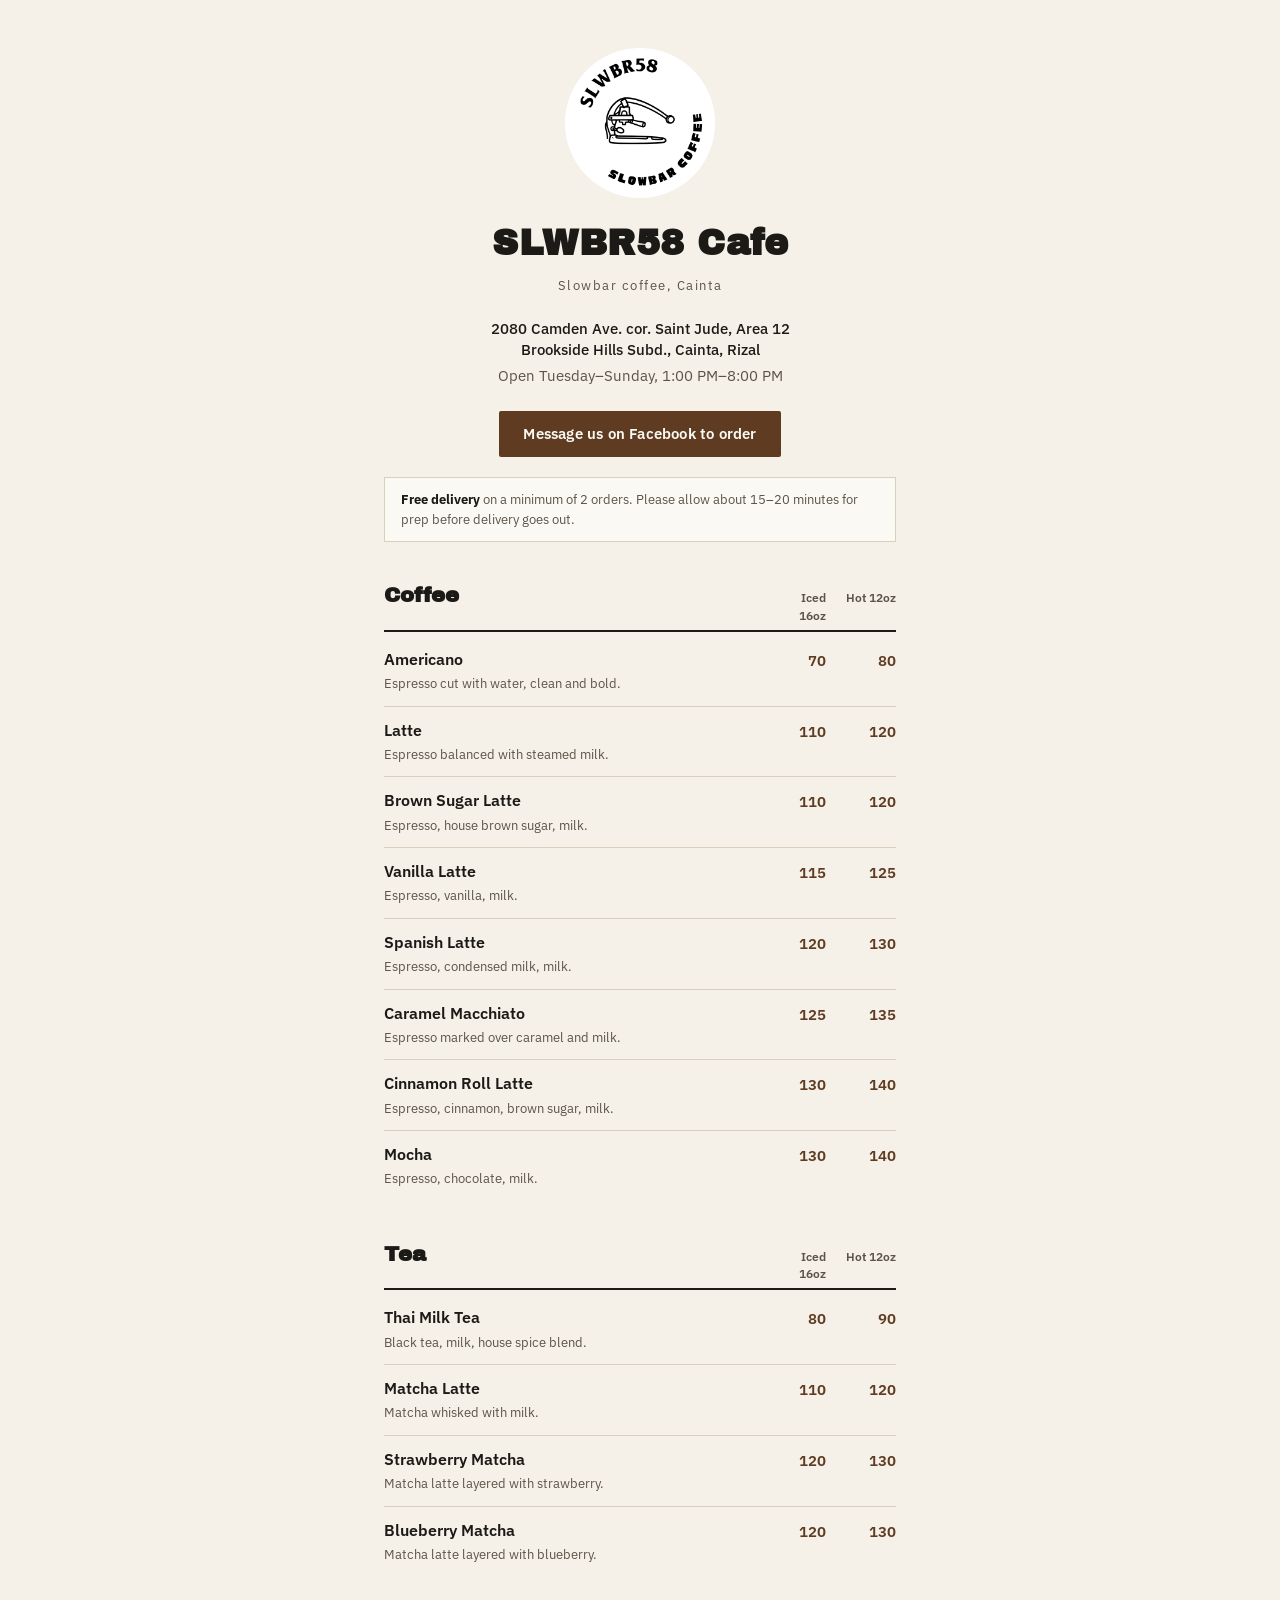
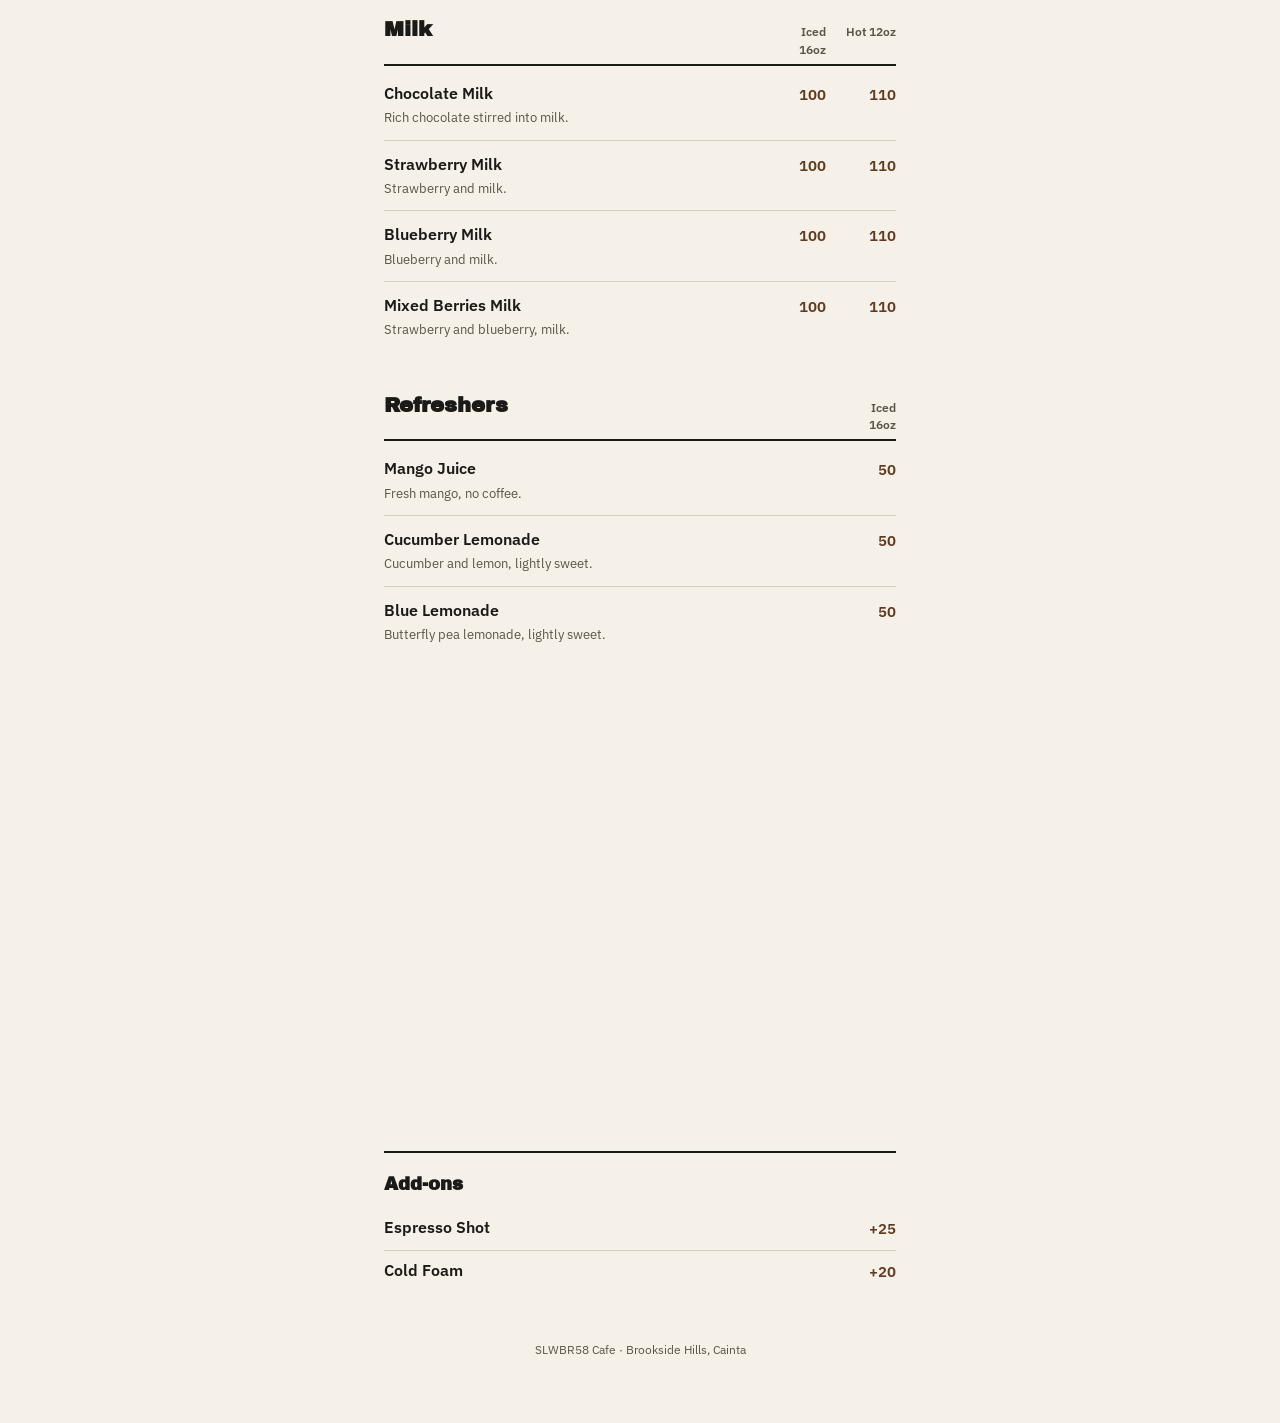
==== index.html @ 7be83890 "Update index.html added gmaps" ====
<!DOCTYPE html>
<html lang="en">
<head>
<meta charset="UTF-8">
<meta name="viewport" content="width=device-width, initial-scale=1.0">
<title>SLWBR58 Cafe — Menu</title>
<link rel="preconnect" href="https://fonts.googleapis.com">
<link rel="preconnect" href="https://fonts.gstatic.com" crossorigin>
<link href="https://fonts.googleapis.com/css2?family=Archivo+Black&family=IBM+Plex+Sans:ital,wght@0,400;0,500;0,600;1,400&display=swap" rel="stylesheet">
<style>
  :root{
    --paper:#F5F1E8;
    --paper-raised:#FBF9F4;
    --ink:#1C1A17;
    --ink-soft:#5B5347;
    --rule:#D8D0BE;
    --coffee:#8B5A34;
    --coffee-dark:#5E3B21;
  }

  *{box-sizing:border-box;}
  html,body{margin:0;padding:0;}

  body{
    background:var(--paper);
    color:var(--ink);
    font-family:'IBM Plex Sans', sans-serif;
    -webkit-font-smoothing:antialiased;
    line-height:1.5;
  }

  .sheet{
    max-width:560px;
    margin:0 auto;
    padding:48px 24px 64px;
  }

  /* ---- Header ---- */
  header{
    text-align:center;
    margin-bottom:36px;
  }

  .logo{
    width:150px;
    height:150px;
    margin:0 auto 18px;
    display:block;
  }

  h1{
    font-family:'Archivo Black', sans-serif;
    font-size:clamp(28px,7vw,36px);
    letter-spacing:0.5px;
    margin:0 0 6px;
    color:var(--ink);
  }

  .tagline{
    font-size:13px;
    color:var(--ink-soft);
    letter-spacing:1.5px;
    margin:0 0 22px;
  }

  .info{
    font-size:14.5px;
    color:var(--ink-soft);
    max-width:340px;
    margin:0 auto;
  }

  .info p{
    margin:4px 0;
  }

  .info .addr{
    color:var(--ink);
    font-weight:500;
  }

  .fb-btn{
    display:inline-flex;
    align-items:center;
    gap:8px;
    margin-top:20px;
    padding:12px 24px;
    background:var(--coffee-dark);
    color:var(--paper-raised);
    text-decoration:none;
    font-weight:600;
    font-size:15px;
    border-radius:2px;
    letter-spacing:0.2px;
  }

  .fb-btn:hover{ background:var(--coffee); }

  .delivery-note{
    margin-top:20px;
    padding:12px 16px;
    border:1px solid var(--rule);
    background:var(--paper-raised);
    font-size:13px;
    color:var(--ink-soft);
    text-align:left;
  }

  .delivery-note strong{
    color:var(--ink);
  }

  /* ---- Menu sections ---- */
  section.menu-section{
    margin-top:38px;
  }

  .section-head{
    display:flex;
    align-items:baseline;
    justify-content:space-between;
    border-bottom:2px solid var(--ink);
    padding-bottom:6px;
    margin-bottom:4px;
  }

  .section-head h2{
    font-family:'Archivo Black', sans-serif;
    font-size:21px;
    margin:0;
    color:var(--ink);
  }

  .col-labels{
    display:flex;
    gap:18px;
    font-size:11.5px;
    color:var(--ink-soft);
    font-weight:600;
  }

  .col-labels span{
    width:52px;
    text-align:right;
  }

  .item{
    display:flex;
    justify-content:space-between;
    align-items:flex-start;
    padding:12px 0;
    border-bottom:1px solid var(--rule);
    gap:12px;
  }

  .item:last-child{ border-bottom:none; }

  .item-name{
    font-weight:600;
    font-size:15.5px;
    margin:0 0 3px;
  }

  .item-desc{
    font-size:13px;
    color:var(--ink-soft);
    margin:0;
    max-width:280px;
  }

  .prices{
    display:flex;
    gap:18px;
    flex-shrink:0;
    padding-top:2px;
  }

  .prices span{
    width:52px;
    text-align:right;
    font-variant-numeric:tabular-nums;
    font-weight:600;
    font-size:15px;
    color:var(--coffee-dark);
  }

  .prices.single span{
    width:auto;
    min-width:40px;
  }

  /* Add-ons */
  .addons{
    margin-top:38px;
    padding-top:18px;
    border-top:2px solid var(--ink);
  }

  .addons h2{
    font-family:'Archivo Black', sans-serif;
    font-size:18px;
    margin:0 0 10px;
  }

  .addons .item{ padding:8px 0; }
  .addons .item-desc{ display:none; }

  footer{
    text-align:center;
    margin-top:48px;
    font-size:12px;
    color:var(--ink-soft);
  }

  @media (max-width:400px){
    .item-desc{ max-width:180px; }
  }
</style>

<!-- Google tag (gtag.js) -->
<script async src="https://www.googletagmanager.com/gtag/js?id=G-DD16322990"></script>
<script>
  window.dataLayer = window.dataLayer || [];
  function gtag(){dataLayer.push(arguments);}
  gtag('js', new Date());

  gtag('config', 'G-DD16322990');
</script>

</head>
<body>
<div class="sheet">

  <header>
    <img class="logo" src="[data-uri]" alt="SLWBR58 Slowbar Coffee logo">
    <h1>SLWBR58 Cafe</h1>
    <p class="tagline">Slowbar coffee, Cainta</p>

    <div class="info">
      <p class="addr">2080 Camden Ave. cor. Saint Jude, Area 12<br>Brookside Hills Subd., Cainta, Rizal</p>
      <p>Open Tuesday–Sunday, 1:00 PM–8:00 PM</p>
    </div>

    <a class="fb-btn" href="https://www.facebook.com/slwbr58.cafe" target="_blank" rel="noopener">
      Message us on Facebook to order
    </a>

    <div class="delivery-note">
      <strong>Free delivery</strong> on a minimum of 2 orders. Please allow about 15–20 minutes for prep before delivery goes out.
    </div>
  </header>

  <section class="menu-section">
    <div class="section-head">
      <h2>Coffee</h2>
      <div class="col-labels"><span>Iced 16oz</span><span>Hot 12oz</span></div>
    </div>

    <div class="item">
      <div><p class="item-name">Americano</p><p class="item-desc">Espresso cut with water, clean and bold.</p></div>
      <div class="prices"><span>70</span><span>80</span></div>
    </div>
    <div class="item">
      <div><p class="item-name">Latte</p><p class="item-desc">Espresso balanced with steamed milk.</p></div>
      <div class="prices"><span>110</span><span>120</span></div>
    </div>
    <div class="item">
      <div><p class="item-name">Brown Sugar Latte</p><p class="item-desc">Espresso, house brown sugar, milk.</p></div>
      <div class="prices"><span>110</span><span>120</span></div>
    </div>
    <div class="item">
      <div><p class="item-name">Vanilla Latte</p><p class="item-desc">Espresso, vanilla, milk.</p></div>
      <div class="prices"><span>115</span><span>125</span></div>
    </div>
    <div class="item">
      <div><p class="item-name">Spanish Latte</p><p class="item-desc">Espresso, condensed milk, milk.</p></div>
      <div class="prices"><span>120</span><span>130</span></div>
    </div>
    <div class="item">
      <div><p class="item-name">Caramel Macchiato</p><p class="item-desc">Espresso marked over caramel and milk.</p></div>
      <div class="prices"><span>125</span><span>135</span></div>
    </div>
    <div class="item">
      <div><p class="item-name">Cinnamon Roll Latte</p><p class="item-desc">Espresso, cinnamon, brown sugar, milk.</p></div>
      <div class="prices"><span>130</span><span>140</span></div>
    </div>
    <div class="item">
      <div><p class="item-name">Mocha</p><p class="item-desc">Espresso, chocolate, milk.</p></div>
      <div class="prices"><span>130</span><span>140</span></div>
    </div>
  </section>

  <section class="menu-section">
    <div class="section-head">
      <h2>Tea</h2>
      <div class="col-labels"><span>Iced 16oz</span><span>Hot 12oz</span></div>
    </div>

    <div class="item">
      <div><p class="item-name">Thai Milk Tea</p><p class="item-desc">Black tea, milk, house spice blend.</p></div>
      <div class="prices"><span>80</span><span>90</span></div>
    </div>
    <div class="item">
      <div><p class="item-name">Matcha Latte</p><p class="item-desc">Matcha whisked with milk.</p></div>
      <div class="prices"><span>110</span><span>120</span></div>
    </div>
    <div class="item">
      <div><p class="item-name">Strawberry Matcha</p><p class="item-desc">Matcha latte layered with strawberry.</p></div>
      <div class="prices"><span>120</span><span>130</span></div>
    </div>
    <div class="item">
      <div><p class="item-name">Blueberry Matcha</p><p class="item-desc">Matcha latte layered with blueberry.</p></div>
      <div class="prices"><span>120</span><span>130</span></div>
    </div>
  </section>

  <section class="menu-section">
    <div class="section-head">
      <h2>Milk</h2>
      <div class="col-labels"><span>Iced 16oz</span><span>Hot 12oz</span></div>
    </div>

    <div class="item">
      <div><p class="item-name">Chocolate Milk</p><p class="item-desc">Rich chocolate stirred into milk.</p></div>
      <div class="prices"><span>100</span><span>110</span></div>
    </div>
    <div class="item">
      <div><p class="item-name">Strawberry Milk</p><p class="item-desc">Strawberry and milk.</p></div>
      <div class="prices"><span>100</span><span>110</span></div>
    </div>
    <div class="item">
      <div><p class="item-name">Blueberry Milk</p><p class="item-desc">Blueberry and milk.</p></div>
      <div class="prices"><span>100</span><span>110</span></div>
    </div>
    <div class="item">
      <div><p class="item-name">Mixed Berries Milk</p><p class="item-desc">Strawberry and blueberry, milk.</p></div>
      <div class="prices"><span>100</span><span>110</span></div>
    </div>
  </section>

  <section class="menu-section">
    <div class="section-head">
      <h2>Refreshers</h2>
      <div class="col-labels"><span>Iced 16oz</span></div>
    </div>

    <div class="item">
      <div><p class="item-name">Mango Juice</p><p class="item-desc">Fresh mango, no coffee.</p></div>
      <div class="prices single"><span>50</span></div>
    </div>
    <div class="item">
      <div><p class="item-name">Cucumber Lemonade</p><p class="item-desc">Cucumber and lemon, lightly sweet.</p></div>
      <div class="prices single"><span>50</span></div>
    </div>
    <div class="item">
      <div><p class="item-name">Blue Lemonade</p><p class="item-desc">Butterfly pea lemonade, lightly sweet.</p></div>
      <div class="prices single"><span>50</span></div>
    </div>
  </section>

  <!--section class="menu-section">
    <div class="section-head">
      <h2>Snack</h2>
      <div class="col-labels"></div>
    </div>

    <div class="item">
      <div><p class="item-name">Spam Musubi</p><p class="item-desc">Grilled spam and rice, wrapped in nori.</p></div>
      <div class="prices single"><span>55</span></div>
    </div>
  </section-->

  <section class="google-map">
    <iframe src="https://www.google.com/maps/embed?pb=!1m18!1m12!1m3!1d4700.63521577092!2d121.1294059!3d14.595848799999999!2m3!1f0!2f0!3f0!3m2!1i1024!2i768!4f13.1!3m3!1m2!1s0x3397c7123bed62a3%3A0x2a82777b4a494ba3!2sSLWBR58%20Coffee!5e1!3m2!1sen!2sph!4v1789281087036!5m2!1sen!2sph" width="600" height="450" style="border:0;" allowfullscreen="" loading="lazy" referrerpolicy="strict-origin-when-cross-origin"></iframe>
  </section>

  <div class="addons">
    <h2>Add-ons</h2>
    <div class="item"><div><p class="item-name">Espresso Shot</p></div><div class="prices single"><span>+25</span></div></div>
    <div class="item"><div><p class="item-name">Cold Foam</p></div><div class="prices single"><span>+20</span></div></div>
  </div>

  <footer>
    SLWBR58 Cafe · Brookside Hills, Cainta
  </footer>

</div>
</body>
</html>
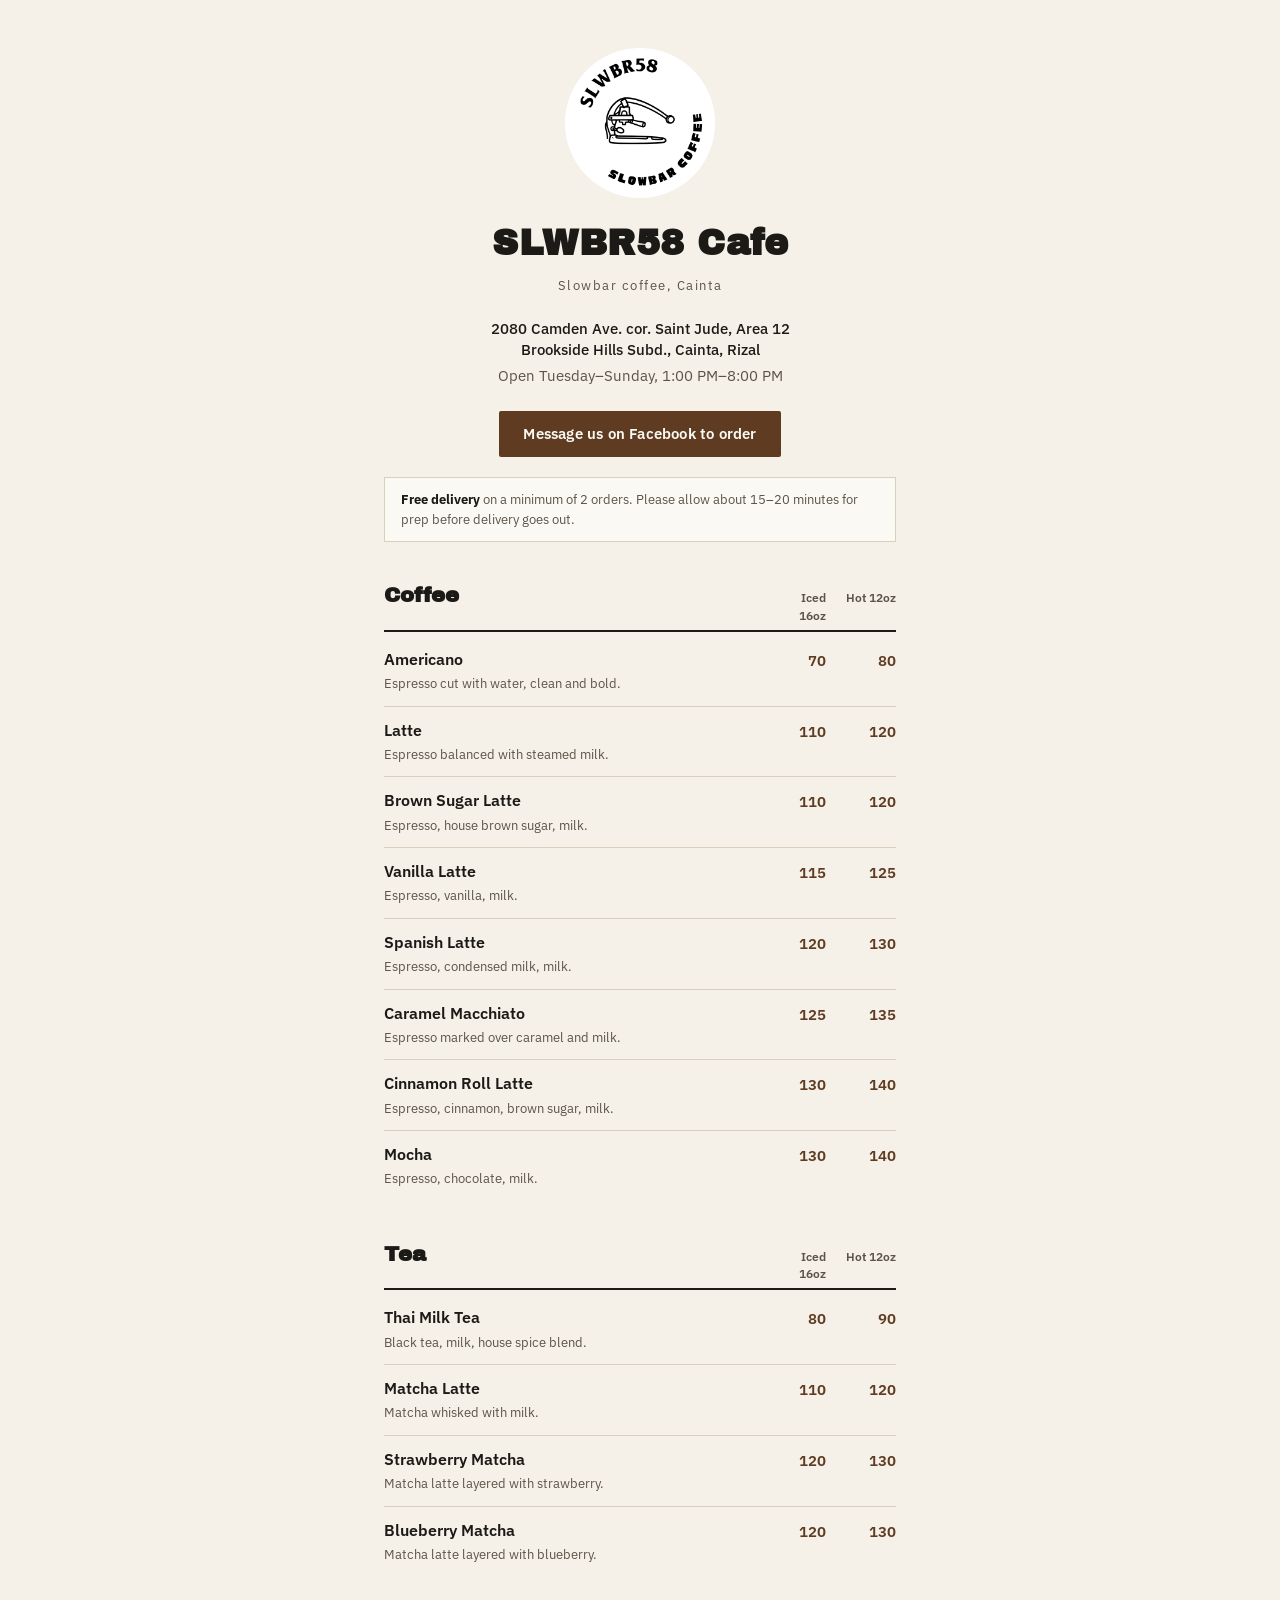
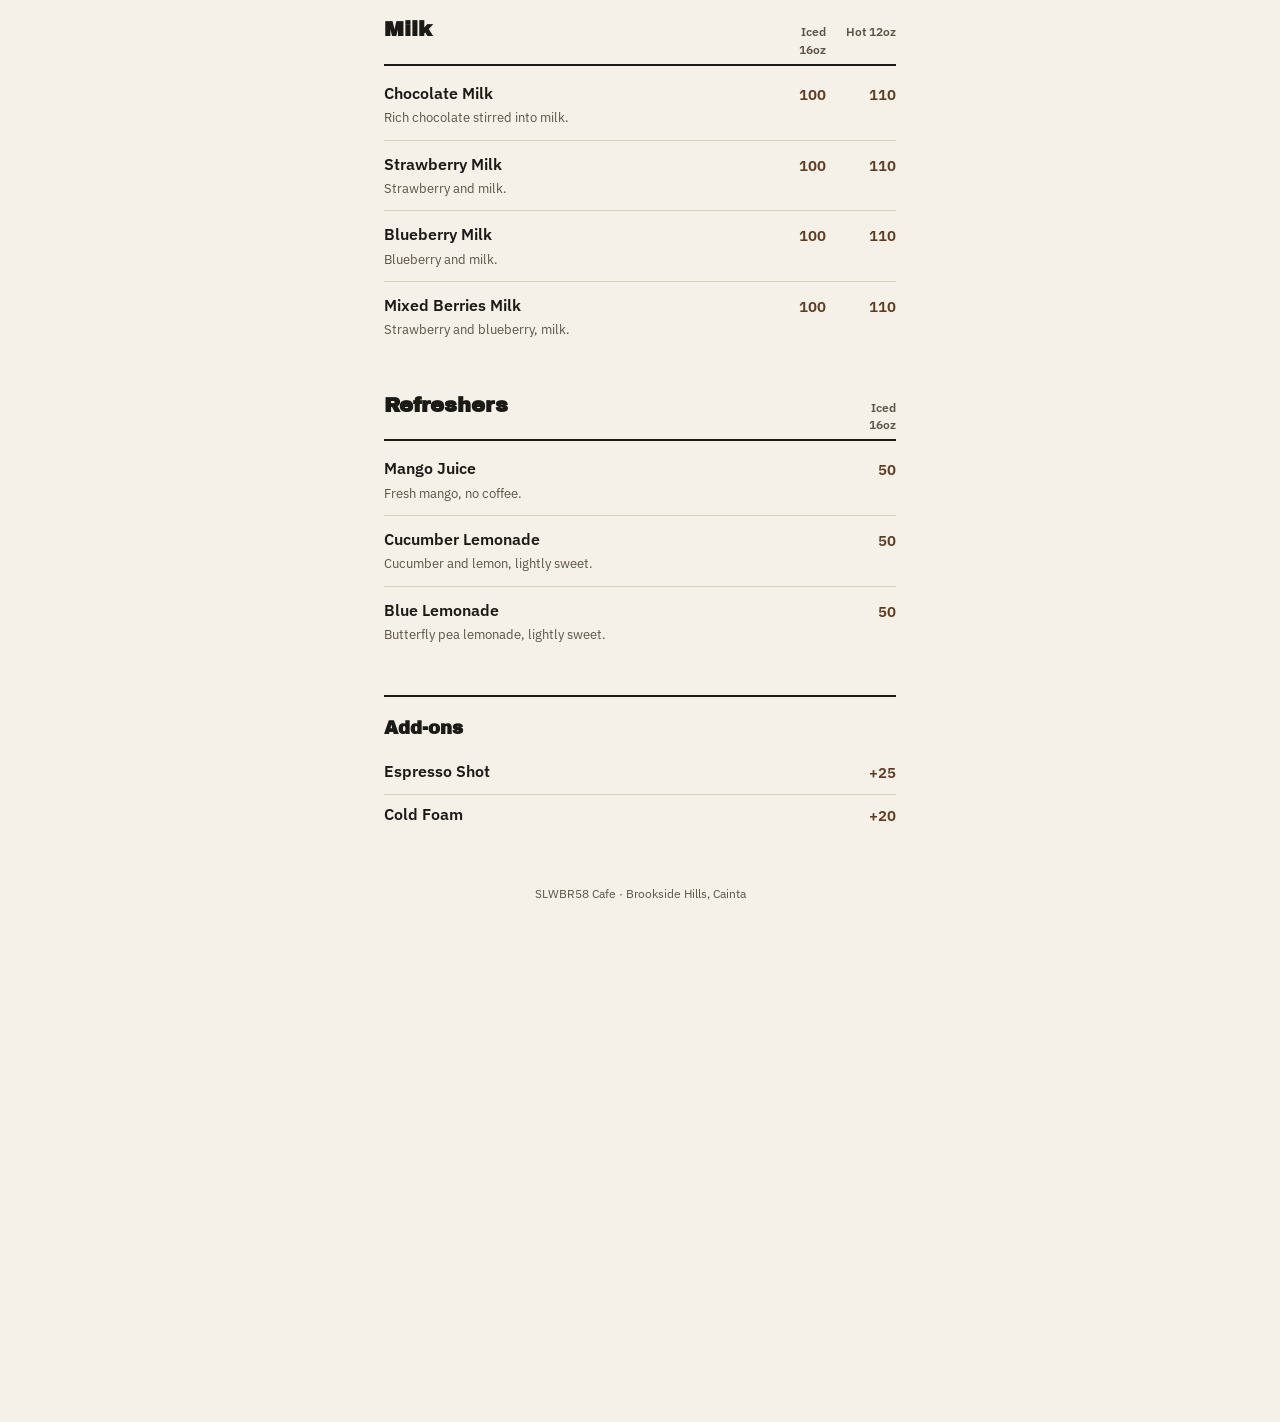
==== commit b90bb97d: "Update index.html moved map to correct location" ====
--- a/index.html
+++ b/index.html
@@ -216,6 +216,9 @@
   @media (max-width:400px){
     .item-desc{ max-width:180px; }
   }
+  section.google-map {
+    max-width: 516px !important;
+  }
 </style>
 
 <!-- Google tag (gtag.js) -->
@@ -228,6 +231,62 @@
   gtag('config', 'G-DD16322990');
 </script>
 
+<!-- SEO Meta Tags -->
+<meta name="description" content="SLWBR58 Cafe — third-wave slowbar coffee sa Cainta. Walang pretensyon, puro sarap lang. Order via Facebook Messenger, free delivery within Brookside Hills sa 2+ orders.">
+<meta name="keywords" content="SLWBR58, Slowbar Coffee, specialty coffee Cainta, coffee shop Brookside Hills, Flair 58 espresso, coffee delivery within Brookside Hills Cainta, third wave coffee Rizal">
+<meta name="author" content="SLWBR58 Cafe">
+<link rel="canonical" href="https://slwbr58cafe.github.io/slwbr58.cafe/">
+
+<!-- Open Graph / Facebook -->
+<meta property="og:type" content="restaurant.menu">
+<meta property="og:title" content="SLWBR58 Cafe — Slowbar Coffee, Cainta">
+<meta property="og:description" content="Third-wave slowbar coffee sa Cainta. Order via Messenger, free delivery within Brookside Hills on 2+ orders. Open Tue–Sun, 7AM–8PM.">
+<meta property="og:image" content="https://slwbr58cafe.github.io/slwbr58.cafe/og-image.jpg">
+<meta property="og:url" content="https://slwbr58cafe.github.io/slwbr58.cafe/">
+<meta property="og:site_name" content="SLWBR58 Cafe">
+<meta property="og:locale" content="en_PH">
+
+<!-- Twitter Card -->
+<meta name="twitter:card" content="summary_large_image">
+<meta name="twitter:title" content="SLWBR58 Cafe — Slowbar Coffee, Cainta">
+<meta name="twitter:description" content="Third-wave slowbar coffee sa Cainta. Order via Messenger, free delivery within Brookside Hills on minimum 2+ orders.">
+<meta name="twitter:image" content="https://slwbr58cafe.github.io/slwbr58.cafe/og-image.jpg">
+
+<!-- Schema.org: CafeOrCoffeeShop -->
+<script type="application/ld+json">
+{
+  "@context": "https://schema.org",
+  "@type": "CafeOrCoffeeShop",
+  "name": "SLWBR58 Cafe",
+  "alternateName": "Slowbar Coffee",
+  "image": "hhttps://slwbr58cafe.github.io/slwbr58.cafe/og-image.jpg",
+  "url": "https://slwbr58cafe.github.io/slwbr58.cafe/",
+  "servesCuisine": "Coffee, Cafe, Matcha, Straberry Milk",
+  "priceRange": "₱50–₱140",
+  "address": {
+    "@type": "PostalAddress",
+    "streetAddress": "2080 Camden Ave. cor. Saint Jude, Area 12, Brookside Hills Subd.",
+    "addressLocality": "Cainta",
+    "addressRegion": "Rizal",
+    "addressCountry": "PH"
+  },
+  "openingHoursSpecification": [
+    {
+      "@type": "OpeningHoursSpecification",
+      "dayOfWeek": ["Tuesday", "Wednesday", "Thursday", "Friday", "Saturday", "Sunday"],
+      "opens": "07:00",
+      "closes": "20:00"
+    }
+  ],
+  "sameAs": [
+    "https://www.facebook.com/slwbr58.cafe",
+    "https://www.instagram.com/slwbr58.coffee"
+  ],
+  "hasMenu": "https://slwbr58cafe.github.io/slwbr58.cafe/"
+}
+</script>
+
+
 </head>
 <body>
 <div class="sheet">
@@ -371,9 +430,7 @@
     </div>
   </section-->
 
-  <section class="google-map">
-    <iframe src="https://www.google.com/maps/embed?pb=!1m18!1m12!1m3!1d4700.63521577092!2d121.1294059!3d14.595848799999999!2m3!1f0!2f0!3f0!3m2!1i1024!2i768!4f13.1!3m3!1m2!1s0x3397c7123bed62a3%3A0x2a82777b4a494ba3!2sSLWBR58%20Coffee!5e1!3m2!1sen!2sph!4v1789281087036!5m2!1sen!2sph" width="600" height="450" style="border:0;" allowfullscreen="" loading="lazy" referrerpolicy="strict-origin-when-cross-origin"></iframe>
-  </section>
+
 
   <div class="addons">
     <h2>Add-ons</h2>
@@ -381,8 +438,14 @@
     <div class="item"><div><p class="item-name">Cold Foam</p></div><div class="prices single"><span>+20</span></div></div>
   </div>
 
+
+  
   <footer>
     SLWBR58 Cafe · Brookside Hills, Cainta
+
+      <section class="google-map">
+    <iframe src="https://www.google.com/maps/embed?pb=!1m18!1m12!1m3!1d4700.63521577092!2d121.1294059!3d14.595848799999999!2m3!1f0!2f0!3f0!3m2!1i1024!2i768!4f13.1!3m3!1m2!1s0x3397c7123bed62a3%3A0x2a82777b4a494ba3!2sSLWBR58%20Coffee!5e1!3m2!1sen!2sph!4v1789281087036!5m2!1sen!2sph" width="516" height="450" style="border:0;" allowfullscreen="" loading="lazy" referrerpolicy="strict-origin-when-cross-origin"></iframe>
+  </section>
   </footer>
 
 </div>
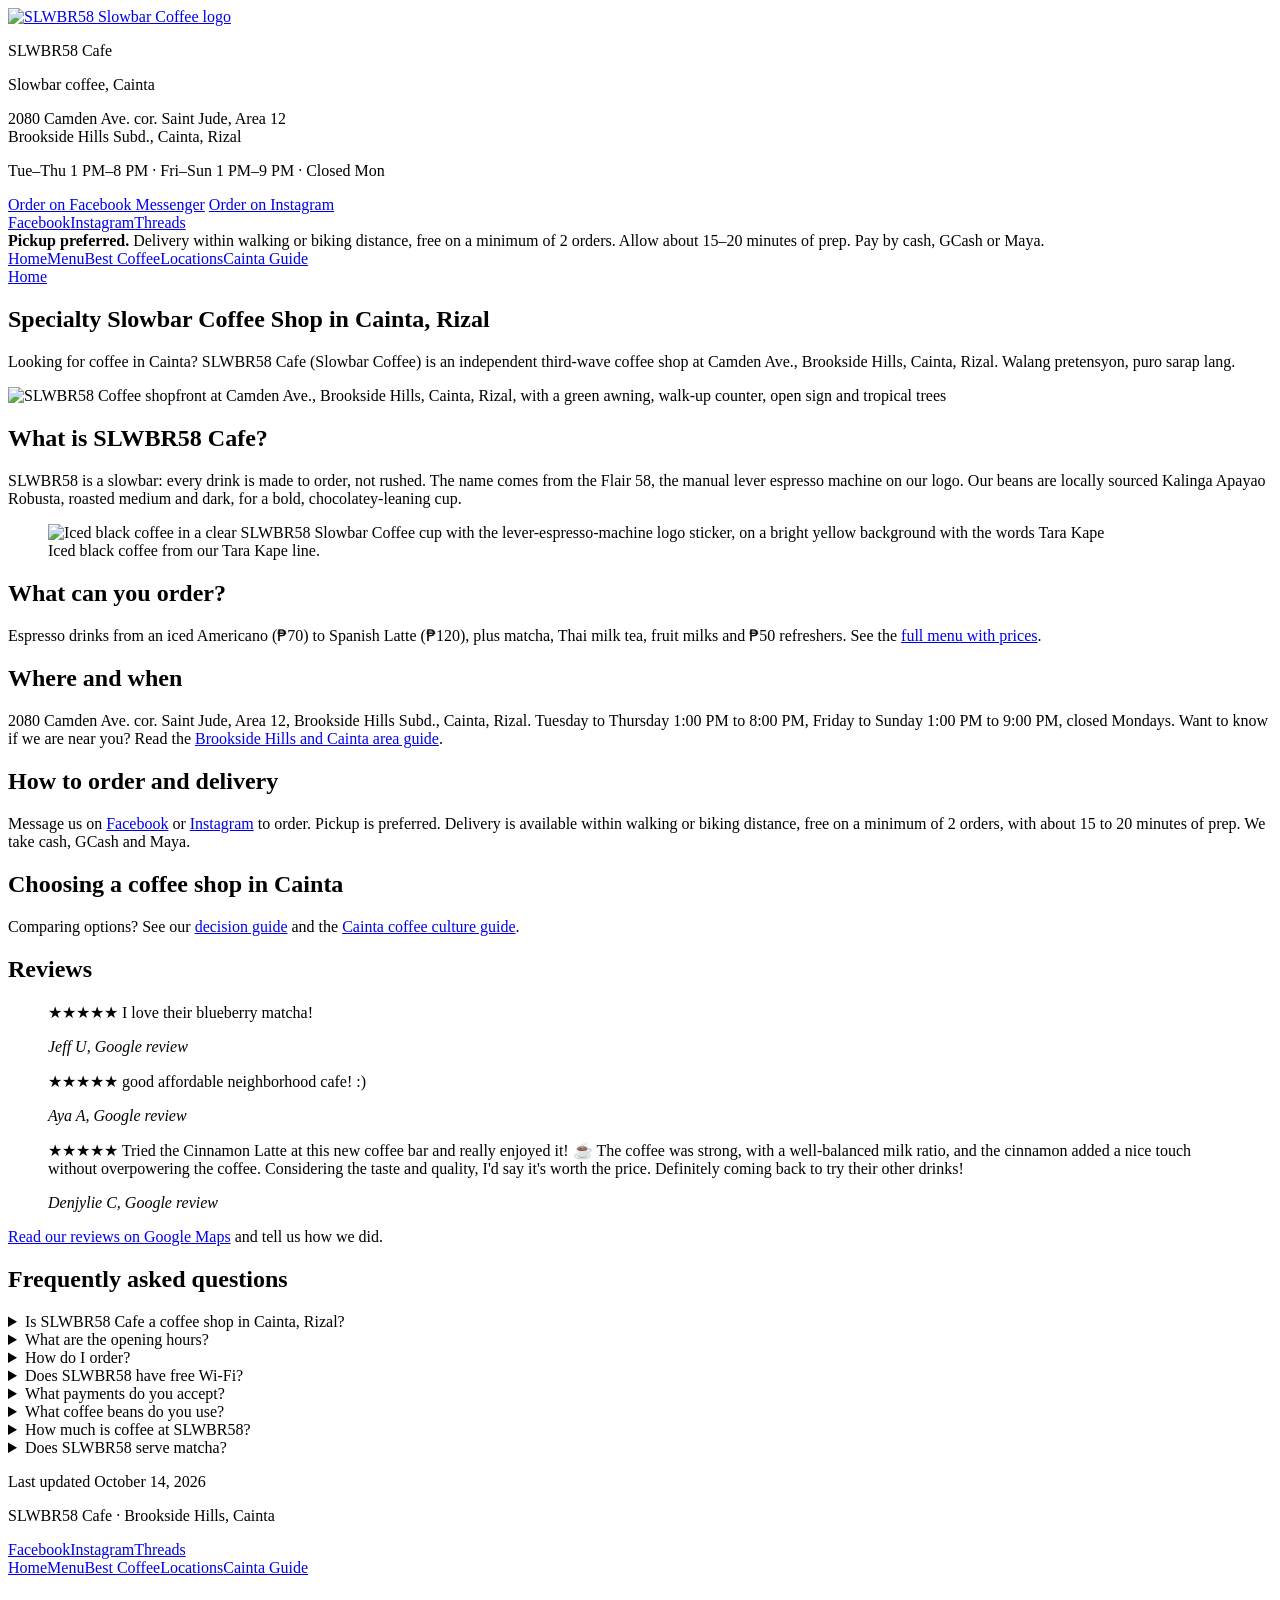
==== commit 2bc61d59: "Update index.html" ====
--- a/index.html
+++ b/index.html
@@ -1,453 +1,277 @@
-
 <!DOCTYPE html>
-<html lang="en">
-<head>
-<meta charset="UTF-8">
-<meta name="viewport" content="width=device-width, initial-scale=1.0">
-<title>SLWBR58 Cafe — Menu</title>
-<link rel="preconnect" href="https://fonts.googleapis.com">
-<link rel="preconnect" href="https://fonts.gstatic.com" crossorigin>
+<html lang="en-PH"><head><meta charset="utf-8"><meta name="viewport" content="width=device-width,initial-scale=1">
+<title>Coffee Shop in Cainta, Rizal | SLWBR58 Slowbar Coffee</title>
+<meta name="description" content="SLWBR58 Cafe is a third-wave slowbar coffee shop in Brookside Hills, Cainta, Rizal. Iced lattes, matcha and more from ₱50. Order via Messenger. Open Tue–Sun."><meta name="author" content="SLWBR58 Cafe">
+<link rel="canonical" href="https://slwbr58cafe.github.io/slwbr58.cafe/"><link rel="alternate" hreflang="en-PH" href="https://slwbr58cafe.github.io/slwbr58.cafe/">
+<meta name="robots" content="index,follow,max-image-preview:large,max-snippet:-1"><meta name="theme-color" content="#F5F1E8">
+<meta name="geo.region" content="PH-RIZ"><meta name="geo.placename" content="Cainta, Rizal"><meta name="geo.position" content="14.5958488;121.1294059"><meta name="ICBM" content="14.5958488, 121.1294059">
+<meta property="og:type" content="website"><meta property="og:site_name" content="SLWBR58 Cafe"><meta property="og:locale" content="en_PH">
+<meta property="og:title" content="Coffee Shop in Cainta, Rizal | SLWBR58 Slowbar Coffee"><meta property="og:description" content="SLWBR58 Cafe is a third-wave slowbar coffee shop in Brookside Hills, Cainta, Rizal. Iced lattes, matcha and more from ₱50. Order via Messenger. Open Tue–Sun."><meta property="og:url" content="https://slwbr58cafe.github.io/slwbr58.cafe/">
+<meta property="og:image" content="https://slwbr58cafe.github.io/slwbr58.cafe/images/og-image.jpg"><meta property="og:image:width" content="1200"><meta property="og:image:height" content="630"><meta property="og:image:alt" content="Iced black coffee in a SLWBR58 Slowbar Coffee cup on a yellow background">
+<meta name="twitter:card" content="summary_large_image"><meta name="twitter:title" content="Coffee Shop in Cainta, Rizal | SLWBR58 Slowbar Coffee"><meta name="twitter:description" content="SLWBR58 Cafe is a third-wave slowbar coffee shop in Brookside Hills, Cainta, Rizal. Iced lattes, matcha and more from ₱50. Order via Messenger. Open Tue–Sun."><meta name="twitter:image" content="https://slwbr58cafe.github.io/slwbr58.cafe/images/og-image.jpg">
+<link rel="icon" href="images/favicon.png"><link rel="apple-touch-icon" href="images/favicon.png">
+<link rel="preconnect" href="https://fonts.googleapis.com"><link rel="preconnect" href="https://fonts.gstatic.com" crossorigin>
 <link href="https://fonts.googleapis.com/css2?family=Archivo+Black&family=IBM+Plex+Sans:ital,wght@0,400;0,500;0,600;1,400&display=swap" rel="stylesheet">
-<style>
-  :root{
-    --paper:#F5F1E8;
-    --paper-raised:#FBF9F4;
-    --ink:#1C1A17;
-    --ink-soft:#5B5347;
-    --rule:#D8D0BE;
-    --coffee:#8B5A34;
-    --coffee-dark:#5E3B21;
-  }
-
-  *{box-sizing:border-box;}
-  html,body{margin:0;padding:0;}
-
-  body{
-    background:var(--paper);
-    color:var(--ink);
-    font-family:'IBM Plex Sans', sans-serif;
-    -webkit-font-smoothing:antialiased;
-    line-height:1.5;
-  }
-
-  .sheet{
-    max-width:560px;
-    margin:0 auto;
-    padding:48px 24px 64px;
-  }
-
-  /* ---- Header ---- */
-  header{
-    text-align:center;
-    margin-bottom:36px;
-  }
-
-  .logo{
-    width:150px;
-    height:150px;
-    margin:0 auto 18px;
-    display:block;
-  }
-
-  h1{
-    font-family:'Archivo Black', sans-serif;
-    font-size:clamp(28px,7vw,36px);
-    letter-spacing:0.5px;
-    margin:0 0 6px;
-    color:var(--ink);
-  }
-
-  .tagline{
-    font-size:13px;
-    color:var(--ink-soft);
-    letter-spacing:1.5px;
-    margin:0 0 22px;
-  }
-
-  .info{
-    font-size:14.5px;
-    color:var(--ink-soft);
-    max-width:340px;
-    margin:0 auto;
-  }
-
-  .info p{
-    margin:4px 0;
-  }
-
-  .info .addr{
-    color:var(--ink);
-    font-weight:500;
-  }
-
-  .fb-btn{
-    display:inline-flex;
-    align-items:center;
-    gap:8px;
-    margin-top:20px;
-    padding:12px 24px;
-    background:var(--coffee-dark);
-    color:var(--paper-raised);
-    text-decoration:none;
-    font-weight:600;
-    font-size:15px;
-    border-radius:2px;
-    letter-spacing:0.2px;
-  }
-
-  .fb-btn:hover{ background:var(--coffee); }
-
-  .delivery-note{
-    margin-top:20px;
-    padding:12px 16px;
-    border:1px solid var(--rule);
-    background:var(--paper-raised);
-    font-size:13px;
-    color:var(--ink-soft);
-    text-align:left;
-  }
-
-  .delivery-note strong{
-    color:var(--ink);
-  }
-
-  /* ---- Menu sections ---- */
-  section.menu-section{
-    margin-top:38px;
-  }
-
-  .section-head{
-    display:flex;
-    align-items:baseline;
-    justify-content:space-between;
-    border-bottom:2px solid var(--ink);
-    padding-bottom:6px;
-    margin-bottom:4px;
-  }
-
-  .section-head h2{
-    font-family:'Archivo Black', sans-serif;
-    font-size:21px;
-    margin:0;
-    color:var(--ink);
-  }
-
-  .col-labels{
-    display:flex;
-    gap:18px;
-    font-size:11.5px;
-    color:var(--ink-soft);
-    font-weight:600;
-  }
-
-  .col-labels span{
-    width:52px;
-    text-align:right;
-  }
-
-  .item{
-    display:flex;
-    justify-content:space-between;
-    align-items:flex-start;
-    padding:12px 0;
-    border-bottom:1px solid var(--rule);
-    gap:12px;
-  }
-
-  .item:last-child{ border-bottom:none; }
-
-  .item-name{
-    font-weight:600;
-    font-size:15.5px;
-    margin:0 0 3px;
-  }
-
-  .item-desc{
-    font-size:13px;
-    color:var(--ink-soft);
-    margin:0;
-    max-width:280px;
-  }
-
-  .prices{
-    display:flex;
-    gap:18px;
-    flex-shrink:0;
-    padding-top:2px;
-  }
-
-  .prices span{
-    width:52px;
-    text-align:right;
-    font-variant-numeric:tabular-nums;
-    font-weight:600;
-    font-size:15px;
-    color:var(--coffee-dark);
-  }
-
-  .prices.single span{
-    width:auto;
-    min-width:40px;
-  }
-
-  /* Add-ons */
-  .addons{
-    margin-top:38px;
-    padding-top:18px;
-    border-top:2px solid var(--ink);
-  }
-
-  .addons h2{
-    font-family:'Archivo Black', sans-serif;
-    font-size:18px;
-    margin:0 0 10px;
-  }
-
-  .addons .item{ padding:8px 0; }
-  .addons .item-desc{ display:none; }
-
-  footer{
-    text-align:center;
-    margin-top:48px;
-    font-size:12px;
-    color:var(--ink-soft);
-  }
-
-  @media (max-width:400px){
-    .item-desc{ max-width:180px; }
-  }
-  section.google-map {
-    max-width: 516px !important;
-  }
-</style>
-
-<!-- Google tag (gtag.js) -->
+<link rel="stylesheet" href="style.css">
 <script async src="https://www.googletagmanager.com/gtag/js?id=G-DD16322990"></script>
-<script>
-  window.dataLayer = window.dataLayer || [];
-  function gtag(){dataLayer.push(arguments);}
-  gtag('js', new Date());
-
-  gtag('config', 'G-DD16322990');
-</script>
-
-<!-- SEO Meta Tags -->
-<meta name="description" content="SLWBR58 Cafe — third-wave slowbar coffee sa Cainta. Walang pretensyon, puro sarap lang. Order via Facebook Messenger, free delivery within Brookside Hills sa 2+ orders.">
-<meta name="keywords" content="SLWBR58, Slowbar Coffee, specialty coffee Cainta, coffee shop Brookside Hills, Flair 58 espresso, coffee delivery within Brookside Hills Cainta, third wave coffee Rizal">
-<meta name="author" content="SLWBR58 Cafe">
-<link rel="canonical" href="https://slwbr58cafe.github.io/slwbr58.cafe/">
-
-<!-- Open Graph / Facebook -->
-<meta property="og:type" content="restaurant.menu">
-<meta property="og:title" content="SLWBR58 Cafe — Slowbar Coffee, Cainta">
-<meta property="og:description" content="Third-wave slowbar coffee sa Cainta. Order via Messenger, free delivery within Brookside Hills on 2+ orders. Open Tue–Sun, 7AM–8PM.">
-<meta property="og:image" content="https://slwbr58cafe.github.io/slwbr58.cafe/og-image.jpg">
-<meta property="og:url" content="https://slwbr58cafe.github.io/slwbr58.cafe/">
-<meta property="og:site_name" content="SLWBR58 Cafe">
-<meta property="og:locale" content="en_PH">
-
-<!-- Twitter Card -->
-<meta name="twitter:card" content="summary_large_image">
-<meta name="twitter:title" content="SLWBR58 Cafe — Slowbar Coffee, Cainta">
-<meta name="twitter:description" content="Third-wave slowbar coffee sa Cainta. Order via Messenger, free delivery within Brookside Hills on minimum 2+ orders.">
-<meta name="twitter:image" content="https://slwbr58cafe.github.io/slwbr58.cafe/og-image.jpg">
-
-<!-- Schema.org: CafeOrCoffeeShop -->
+<script>window.dataLayer=window.dataLayer||[];function gtag(){dataLayer.push(arguments);}gtag('js',new Date());gtag('config','G-DD16322990');</script>
 <script type="application/ld+json">
 {
-  "@context": "https://schema.org",
-  "@type": "CafeOrCoffeeShop",
-  "name": "SLWBR58 Cafe",
-  "alternateName": "Slowbar Coffee",
-  "image": "hhttps://slwbr58cafe.github.io/slwbr58.cafe/og-image.jpg",
-  "url": "https://slwbr58cafe.github.io/slwbr58.cafe/",
-  "servesCuisine": "Coffee, Cafe, Matcha, Straberry Milk",
-  "priceRange": "₱50–₱140",
-  "address": {
+ "@context": "https://schema.org",
+ "@graph": [
+  {
+   "@type": [
+    "CafeOrCoffeeShop",
+    "LocalBusiness"
+   ],
+   "@id": "https://slwbr58cafe.github.io/slwbr58.cafe/#business",
+   "name": "SLWBR58 Cafe",
+   "alternateName": "Slowbar Coffee",
+   "url": "https://slwbr58cafe.github.io/slwbr58.cafe/",
+   "logo": "https://slwbr58cafe.github.io/slwbr58.cafe/images/logo.png",
+   "image": [
+    "https://slwbr58cafe.github.io/slwbr58.cafe/images/tara-kape-iced-black-coffee.webp",
+    "https://slwbr58cafe.github.io/slwbr58.cafe/images/tara-kape-iced-milk-coffee.webp",
+    "https://slwbr58cafe.github.io/slwbr58.cafe/images/tara-matcha-strawberry.webp",
+    "https://slwbr58cafe.github.io/slwbr58.cafe/images/slwbr58-coffee-shop-facade-cainta.webp",
+    "https://slwbr58cafe.github.io/slwbr58.cafe/images/og-image.jpg"
+   ],
+   "description": "Independent third-wave slowbar coffee shop in Brookside Hills, Cainta, Rizal.",
+   "servesCuisine": "Coffee, Matcha, Milk drinks",
+   "priceRange": "₱50–₱140",
+   "areaServed": "Cainta, Rizal",
+   "hasMenu": "https://slwbr58cafe.github.io/slwbr58.cafe/menu.html",
+   "address": {
     "@type": "PostalAddress",
     "streetAddress": "2080 Camden Ave. cor. Saint Jude, Area 12, Brookside Hills Subd.",
     "addressLocality": "Cainta",
     "addressRegion": "Rizal",
     "addressCountry": "PH"
-  },
-  "openingHoursSpecification": [
-    {
-      "@type": "OpeningHoursSpecification",
-      "dayOfWeek": ["Tuesday", "Wednesday", "Thursday", "Friday", "Saturday", "Sunday"],
-      "opens": "07:00",
-      "closes": "20:00"
-    }
-  ],
-  "sameAs": [
+   },
+   "geo": {
+    "@type": "GeoCoordinates",
+    "latitude": 14.5958488,
+    "longitude": 121.1294059
+   },
+   "hasMap": "https://maps.app.goo.gl/7YfDRmRfWcPnpjkU7",
+   "openingHoursSpecification": [
+    {
+     "@type": "OpeningHoursSpecification",
+     "dayOfWeek": [
+      "Tuesday",
+      "Wednesday",
+      "Thursday"
+     ],
+     "opens": "13:00",
+     "closes": "20:00"
+    },
+    {
+     "@type": "OpeningHoursSpecification",
+     "dayOfWeek": [
+      "Friday",
+      "Saturday",
+      "Sunday"
+     ],
+     "opens": "13:00",
+     "closes": "21:00"
+    }
+   ],
+   "paymentAccepted": "Cash, GCash, Maya",
+   "currenciesAccepted": "PHP",
+   "amenityFeature": [
+    {
+     "@type": "LocationFeatureSpecification",
+     "name": "Free Wi-Fi for customers",
+     "value": true
+    }
+   ],
+   "sameAs": [
     "https://www.facebook.com/slwbr58.cafe",
-    "https://www.instagram.com/slwbr58.coffee"
-  ],
-  "hasMenu": "https://slwbr58cafe.github.io/slwbr58.cafe/"
+    "https://www.instagram.com/slwbr58.coffee/",
+    "https://www.threads.com/@slwbr58.coffee"
+   ],
+   "potentialAction": [
+    {
+     "@type": "OrderAction",
+     "target": "https://www.facebook.com/slwbr58.cafe"
+    },
+    {
+     "@type": "OrderAction",
+     "target": "https://www.instagram.com/slwbr58.coffee/"
+    }
+   ],
+   "review": [
+    {
+     "@type": "Review",
+     "author": {
+      "@type": "Person",
+      "name": "Jeff U"
+     },
+     "reviewRating": {
+      "@type": "Rating",
+      "ratingValue": 5,
+      "bestRating": 5
+     },
+     "reviewBody": "I love their blueberry matcha!",
+     "datePublished": "2026-09-30"
+    },
+    {
+     "@type": "Review",
+     "author": {
+      "@type": "Person",
+      "name": "Aya A"
+     },
+     "reviewRating": {
+      "@type": "Rating",
+      "ratingValue": 5,
+      "bestRating": 5
+     },
+     "reviewBody": "good affordable neighborhood cafe! :)",
+     "datePublished": "2026-09-30"
+    },
+    {
+     "@type": "Review",
+     "author": {
+      "@type": "Person",
+      "name": "Denjylie C"
+     },
+     "reviewRating": {
+      "@type": "Rating",
+      "ratingValue": 5,
+      "bestRating": 5
+     },
+     "reviewBody": "Tried the Cinnamon Latte at this new coffee bar and really enjoyed it! ☕️ The coffee was strong, with a well-balanced milk ratio, and the cinnamon added a nice touch without overpowering the coffee. Considering the taste and quality, I'd say it's worth the price. Definitely coming back to try their other drinks!",
+     "datePublished": "2026-09-30"
+    }
+   ]
+  },
+  {
+   "@type": "WebSite",
+   "@id": "https://slwbr58cafe.github.io/slwbr58.cafe/#website",
+   "url": "https://slwbr58cafe.github.io/slwbr58.cafe/",
+   "name": "SLWBR58 Cafe",
+   "inLanguage": "en-PH",
+   "publisher": {
+    "@id": "https://slwbr58cafe.github.io/slwbr58.cafe/#business"
+   }
+  },
+  {
+   "@type": "WebPage",
+   "@id": "https://slwbr58cafe.github.io/slwbr58.cafe/#page",
+   "url": "https://slwbr58cafe.github.io/slwbr58.cafe/",
+   "name": "Coffee Shop in Cainta, Rizal | SLWBR58 Slowbar Coffee",
+   "description": "SLWBR58 Cafe is a third-wave slowbar coffee shop in Brookside Hills, Cainta, Rizal. Iced lattes, matcha and more from ₱50. Order via Messenger. Open Tue–Sun.",
+   "isPartOf": {
+    "@id": "https://slwbr58cafe.github.io/slwbr58.cafe/#website"
+   },
+   "about": {
+    "@id": "https://slwbr58cafe.github.io/slwbr58.cafe/#business"
+   },
+   "primaryImageOfPage": "https://slwbr58cafe.github.io/slwbr58.cafe/images/slwbr58-coffee-shop-facade-cainta.webp",
+   "dateModified": "2026-10-14",
+   "inLanguage": "en-PH"
+  },
+  {
+   "@type": "BreadcrumbList",
+   "itemListElement": [
+    {
+     "@type": "ListItem",
+     "position": 1,
+     "name": "Home",
+     "item": "https://slwbr58cafe.github.io/slwbr58.cafe/"
+    }
+   ]
+  },
+  {
+   "@type": "FAQPage",
+   "mainEntity": [
+    {
+     "@type": "Question",
+     "name": "Is SLWBR58 Cafe a coffee shop in Cainta, Rizal?",
+     "acceptedAnswer": {
+      "@type": "Answer",
+      "text": "Yes. SLWBR58 Cafe, also called Slowbar Coffee, is an independent coffee shop at 2080 Camden Ave. cor. Saint Jude, Area 12, Brookside Hills Subd., Cainta, Rizal."
+     }
+    },
+    {
+     "@type": "Question",
+     "name": "What are the opening hours?",
+     "acceptedAnswer": {
+      "@type": "Answer",
+      "text": "Tuesday to Thursday 1:00 PM to 8:00 PM, Friday to Sunday 1:00 PM to 9:00 PM, closed Mondays."
+     }
+    },
+    {
+     "@type": "Question",
+     "name": "How do I order?",
+     "acceptedAnswer": {
+      "@type": "Answer",
+      "text": "Message SLWBR58 Cafe on Facebook or Instagram. Pickup is preferred; delivery is available within walking or biking distance, free on a minimum of 2 orders."
+     }
+    },
+    {
+     "@type": "Question",
+     "name": "Does SLWBR58 have free Wi-Fi?",
+     "acceptedAnswer": {
+      "@type": "Answer",
+      "text": "Yes. Free Wi-Fi is available for customers: buy a drink and ask our staff for the password."
+     }
+    },
+    {
+     "@type": "Question",
+     "name": "What payments do you accept?",
+     "acceptedAnswer": {
+      "@type": "Answer",
+      "text": "Cash, GCash and Maya. Cash is king."
+     }
+    },
+    {
+     "@type": "Question",
+     "name": "What coffee beans do you use?",
+     "acceptedAnswer": {
+      "@type": "Answer",
+      "text": "Locally sourced Kalinga Apayao Robusta, available in medium and dark roasts."
+     }
+    },
+    {
+     "@type": "Question",
+     "name": "How much is coffee at SLWBR58?",
+     "acceptedAnswer": {
+      "@type": "Answer",
+      "text": "Iced Americano is ₱70, iced latte ₱110 and Spanish Latte ₱120. Refreshers start at ₱50."
+     }
+    },
+    {
+     "@type": "Question",
+     "name": "Does SLWBR58 serve matcha?",
+     "acceptedAnswer": {
+      "@type": "Answer",
+      "text": "Yes: Matcha Latte (₱110 iced), Strawberry Matcha and Blueberry Matcha (₱120 iced)."
+     }
+    }
+   ]
+  }
+ ]
 }
-</script>
-
-
-</head>
-<body>
-<div class="sheet">
-
-  <header>
-    <img class="logo" src="[data-uri]" alt="SLWBR58 Slowbar Coffee logo">
-    <h1>SLWBR58 Cafe</h1>
-    <p class="tagline">Slowbar coffee, Cainta</p>
-
-    <div class="info">
-      <p class="addr">2080 Camden Ave. cor. Saint Jude, Area 12<br>Brookside Hills Subd., Cainta, Rizal</p>
-      <p>Open Tuesday–Sunday, 1:00 PM–8:00 PM</p>
-    </div>
-
-    <a class="fb-btn" href="https://www.facebook.com/slwbr58.cafe" target="_blank" rel="noopener">
-      Message us on Facebook to order
-    </a>
-
-    <div class="delivery-note">
-      <strong>Free delivery</strong> on a minimum of 2 orders. Please allow about 15–20 minutes for prep before delivery goes out.
-    </div>
-  </header>
-
-  <section class="menu-section">
-    <div class="section-head">
-      <h2>Coffee</h2>
-      <div class="col-labels"><span>Iced 16oz</span><span>Hot 12oz</span></div>
-    </div>
-
-    <div class="item">
-      <div><p class="item-name">Americano</p><p class="item-desc">Espresso cut with water, clean and bold.</p></div>
-      <div class="prices"><span>70</span><span>80</span></div>
-    </div>
-    <div class="item">
-      <div><p class="item-name">Latte</p><p class="item-desc">Espresso balanced with steamed milk.</p></div>
-      <div class="prices"><span>110</span><span>120</span></div>
-    </div>
-    <div class="item">
-      <div><p class="item-name">Brown Sugar Latte</p><p class="item-desc">Espresso, house brown sugar, milk.</p></div>
-      <div class="prices"><span>110</span><span>120</span></div>
-    </div>
-    <div class="item">
-      <div><p class="item-name">Vanilla Latte</p><p class="item-desc">Espresso, vanilla, milk.</p></div>
-      <div class="prices"><span>115</span><span>125</span></div>
-    </div>
-    <div class="item">
-      <div><p class="item-name">Spanish Latte</p><p class="item-desc">Espresso, condensed milk, milk.</p></div>
-      <div class="prices"><span>120</span><span>130</span></div>
-    </div>
-    <div class="item">
-      <div><p class="item-name">Caramel Macchiato</p><p class="item-desc">Espresso marked over caramel and milk.</p></div>
-      <div class="prices"><span>125</span><span>135</span></div>
-    </div>
-    <div class="item">
-      <div><p class="item-name">Cinnamon Roll Latte</p><p class="item-desc">Espresso, cinnamon, brown sugar, milk.</p></div>
-      <div class="prices"><span>130</span><span>140</span></div>
-    </div>
-    <div class="item">
-      <div><p class="item-name">Mocha</p><p class="item-desc">Espresso, chocolate, milk.</p></div>
-      <div class="prices"><span>130</span><span>140</span></div>
-    </div>
-  </section>
-
-  <section class="menu-section">
-    <div class="section-head">
-      <h2>Tea</h2>
-      <div class="col-labels"><span>Iced 16oz</span><span>Hot 12oz</span></div>
-    </div>
-
-    <div class="item">
-      <div><p class="item-name">Thai Milk Tea</p><p class="item-desc">Black tea, milk, house spice blend.</p></div>
-      <div class="prices"><span>80</span><span>90</span></div>
-    </div>
-    <div class="item">
-      <div><p class="item-name">Matcha Latte</p><p class="item-desc">Matcha whisked with milk.</p></div>
-      <div class="prices"><span>110</span><span>120</span></div>
-    </div>
-    <div class="item">
-      <div><p class="item-name">Strawberry Matcha</p><p class="item-desc">Matcha latte layered with strawberry.</p></div>
-      <div class="prices"><span>120</span><span>130</span></div>
-    </div>
-    <div class="item">
-      <div><p class="item-name">Blueberry Matcha</p><p class="item-desc">Matcha latte layered with blueberry.</p></div>
-      <div class="prices"><span>120</span><span>130</span></div>
-    </div>
-  </section>
-
-  <section class="menu-section">
-    <div class="section-head">
-      <h2>Milk</h2>
-      <div class="col-labels"><span>Iced 16oz</span><span>Hot 12oz</span></div>
-    </div>
-
-    <div class="item">
-      <div><p class="item-name">Chocolate Milk</p><p class="item-desc">Rich chocolate stirred into milk.</p></div>
-      <div class="prices"><span>100</span><span>110</span></div>
-    </div>
-    <div class="item">
-      <div><p class="item-name">Strawberry Milk</p><p class="item-desc">Strawberry and milk.</p></div>
-      <div class="prices"><span>100</span><span>110</span></div>
-    </div>
-    <div class="item">
-      <div><p class="item-name">Blueberry Milk</p><p class="item-desc">Blueberry and milk.</p></div>
-      <div class="prices"><span>100</span><span>110</span></div>
-    </div>
-    <div class="item">
-      <div><p class="item-name">Mixed Berries Milk</p><p class="item-desc">Strawberry and blueberry, milk.</p></div>
-      <div class="prices"><span>100</span><span>110</span></div>
-    </div>
-  </section>
-
-  <section class="menu-section">
-    <div class="section-head">
-      <h2>Refreshers</h2>
-      <div class="col-labels"><span>Iced 16oz</span></div>
-    </div>
-
-    <div class="item">
-      <div><p class="item-name">Mango Juice</p><p class="item-desc">Fresh mango, no coffee.</p></div>
-      <div class="prices single"><span>50</span></div>
-    </div>
-    <div class="item">
-      <div><p class="item-name">Cucumber Lemonade</p><p class="item-desc">Cucumber and lemon, lightly sweet.</p></div>
-      <div class="prices single"><span>50</span></div>
-    </div>
-    <div class="item">
-      <div><p class="item-name">Blue Lemonade</p><p class="item-desc">Butterfly pea lemonade, lightly sweet.</p></div>
-      <div class="prices single"><span>50</span></div>
-    </div>
-  </section>
-
-  <!--section class="menu-section">
-    <div class="section-head">
-      <h2>Snack</h2>
-      <div class="col-labels"></div>
-    </div>
-
-    <div class="item">
-      <div><p class="item-name">Spam Musubi</p><p class="item-desc">Grilled spam and rice, wrapped in nori.</p></div>
-      <div class="prices single"><span>55</span></div>
-    </div>
-  </section-->
-
-
-
-  <div class="addons">
-    <h2>Add-ons</h2>
-    <div class="item"><div><p class="item-name">Espresso Shot</p></div><div class="prices single"><span>+25</span></div></div>
-    <div class="item"><div><p class="item-name">Cold Foam</p></div><div class="prices single"><span>+20</span></div></div>
-  </div>
-
-
-  
-  <footer>
-    SLWBR58 Cafe · Brookside Hills, Cainta
-
-      <section class="google-map">
-    <iframe src="https://www.google.com/maps/embed?pb=!1m18!1m12!1m3!1d4700.63521577092!2d121.1294059!3d14.595848799999999!2m3!1f0!2f0!3f0!3m2!1i1024!2i768!4f13.1!3m3!1m2!1s0x3397c7123bed62a3%3A0x2a82777b4a494ba3!2sSLWBR58%20Coffee!5e1!3m2!1sen!2sph!4v1789281087036!5m2!1sen!2sph" width="516" height="450" style="border:0;" allowfullscreen="" loading="lazy" referrerpolicy="strict-origin-when-cross-origin"></iframe>
-  </section>
-  </footer>
-
-</div>
-</body>
-</html>
+</script></head><body><div class="sheet">
+<header><a href="index.html"><img class="logo" src="images/logo.png" alt="SLWBR58 Slowbar Coffee logo" width="150" height="150"></a>
+<p class="brand">SLWBR58 Cafe</p><p class="tagline">Slowbar coffee, Cainta</p>
+<div class="info"><p class="addr">2080 Camden Ave. cor. Saint Jude, Area 12<br>Brookside Hills Subd., Cainta, Rizal</p><p>Tue–Thu 1 PM–8 PM · Fri–Sun 1 PM–9 PM · Closed Mon</p></div>
+<a class="fb-btn" href="https://www.facebook.com/slwbr58.cafe" target="_blank" rel="noopener">Order on Facebook Messenger</a> <a class="fb-btn alt" href="https://www.instagram.com/slwbr58.coffee/" target="_blank" rel="noopener">Order on Instagram</a>
+<div class="social" aria-label="Social media"><a href="https://www.facebook.com/slwbr58.cafe" rel="me noopener" target="_blank">Facebook</a><a href="https://www.instagram.com/slwbr58.coffee/" rel="me noopener" target="_blank">Instagram</a><a href="https://www.threads.com/@slwbr58.coffee" rel="me noopener" target="_blank">Threads</a></div>
+<div class="delivery-note"><strong>Pickup preferred.</strong> Delivery within walking or biking distance, free on a minimum of 2 orders. Allow about 15–20 minutes of prep. Pay by cash, GCash or Maya.</div>
+<nav class="mainnav" aria-label="Main"><a href="index.html" aria-current=page>Home</a><a href="menu.html">Menu</a><a href="best-coffee-shop-in-cainta-rizal.html">Best Coffee</a><a href="coffee-shops-near-brookside-hills-cainta.html">Locations</a><a href="cainta-coffee-culture-guide.html">Cainta Guide</a></nav></header>
+<main><article><nav class="crumbs" aria-label="Breadcrumb"><a href="index.html">Home</a></nav>
+<h1>Specialty Slowbar Coffee Shop in Cainta, Rizal</h1><p class="lead">Looking for coffee in Cainta? SLWBR58 Cafe (Slowbar Coffee) is an independent third-wave coffee shop at Camden Ave., Brookside Hills, Cainta, Rizal. Walang pretensyon, puro sarap lang.</p>
+<img class="hero" src="images/slwbr58-coffee-shop-facade-cainta.webp" alt="SLWBR58 Coffee shopfront at Camden Ave., Brookside Hills, Cainta, Rizal, with a green awning, walk-up counter, open sign and tropical trees" width="900" height="1600" fetchpriority="high">
+<h2>What is SLWBR58 Cafe?</h2><p>SLWBR58 is a slowbar: every drink is made to order, not rushed. The name comes from the Flair 58, the manual lever espresso machine on our logo. Our beans are locally sourced Kalinga Apayao Robusta, roasted medium and dark, for a bold, chocolatey-leaning cup.</p>
+<figure><img src="images/tara-kape-iced-black-coffee.webp" alt="Iced black coffee in a clear SLWBR58 Slowbar Coffee cup with the lever-espresso-machine logo sticker, on a bright yellow background with the words Tara Kape" width="900" height="1272" loading="lazy"><figcaption>Iced black coffee from our Tara Kape line.</figcaption></figure>
+<h2>What can you order?</h2><p>Espresso drinks from an iced Americano (₱70) to Spanish Latte (₱120), plus matcha, Thai milk tea, fruit milks and ₱50 refreshers. See the <a href="menu.html">full menu with prices</a>.</p>
+<h2>Where and when</h2><p>2080 Camden Ave. cor. Saint Jude, Area 12, Brookside Hills Subd., Cainta, Rizal. Tuesday to Thursday 1:00 PM to 8:00 PM, Friday to Sunday 1:00 PM to 9:00 PM, closed Mondays. Want to know if we are near you? Read the <a href="coffee-shops-near-brookside-hills-cainta.html">Brookside Hills and Cainta area guide</a>.</p>
+<h2>How to order and delivery</h2><p>Message us on <a href="https://www.facebook.com/slwbr58.cafe">Facebook</a> or <a href="https://www.instagram.com/slwbr58.coffee/">Instagram</a> to order. Pickup is preferred. Delivery is available within walking or biking distance, free on a minimum of 2 orders, with about 15 to 20 minutes of prep. We take cash, GCash and Maya.</p>
+<h2>Choosing a coffee shop in Cainta</h2><p>Comparing options? See our <a href="best-coffee-shop-in-cainta-rizal.html">decision guide</a> and the <a href="cainta-coffee-culture-guide.html">Cainta coffee culture guide</a>.</p>
+<h2>Reviews</h2><blockquote class="rev"><p>★★★★★ I love their blueberry matcha!</p><cite>Jeff U, Google review</cite></blockquote><blockquote class="rev"><p>★★★★★ good affordable neighborhood cafe! :)</p><cite>Aya A, Google review</cite></blockquote><blockquote class="rev"><p>★★★★★ Tried the Cinnamon Latte at this new coffee bar and really enjoyed it! ☕️ The coffee was strong, with a well-balanced milk ratio, and the cinnamon added a nice touch without overpowering the coffee. Considering the taste and quality, I&#x27;d say it&#x27;s worth the price. Definitely coming back to try their other drinks!</p><cite>Denjylie C, Google review</cite></blockquote><p><a href="https://maps.app.goo.gl/7YfDRmRfWcPnpjkU7" rel="noopener" target="_blank">Read our reviews on Google Maps</a> and tell us how we did.</p><h2>Frequently asked questions</h2><details><summary>Is SLWBR58 Cafe a coffee shop in Cainta, Rizal?</summary><p>Yes. SLWBR58 Cafe, also called Slowbar Coffee, is an independent coffee shop at 2080 Camden Ave. cor. Saint Jude, Area 12, Brookside Hills Subd., Cainta, Rizal.</p></details><details><summary>What are the opening hours?</summary><p>Tuesday to Thursday 1:00 PM to 8:00 PM, Friday to Sunday 1:00 PM to 9:00 PM, closed Mondays.</p></details><details><summary>How do I order?</summary><p>Message SLWBR58 Cafe on Facebook or Instagram. Pickup is preferred; delivery is available within walking or biking distance, free on a minimum of 2 orders.</p></details><details><summary>Does SLWBR58 have free Wi-Fi?</summary><p>Yes. Free Wi-Fi is available for customers: buy a drink and ask our staff for the password.</p></details><details><summary>What payments do you accept?</summary><p>Cash, GCash and Maya. Cash is king.</p></details><details><summary>What coffee beans do you use?</summary><p>Locally sourced Kalinga Apayao Robusta, available in medium and dark roasts.</p></details><details><summary>How much is coffee at SLWBR58?</summary><p>Iced Americano is ₱70, iced latte ₱110 and Spanish Latte ₱120. Refreshers start at ₱50.</p></details><details><summary>Does SLWBR58 serve matcha?</summary><p>Yes: Matcha Latte (₱110 iced), Strawberry Matcha and Blueberry Matcha (₱120 iced).</p></details>
+<p class="meta">Last updated <time datetime="2026-10-14">October 14, 2026</time></p></article></main>
+<footer><p>SLWBR58 Cafe · Brookside Hills, Cainta</p><div class="social"><a href="https://www.facebook.com/slwbr58.cafe" rel="me noopener" target="_blank">Facebook</a><a href="https://www.instagram.com/slwbr58.coffee/" rel="me noopener" target="_blank">Instagram</a><a href="https://www.threads.com/@slwbr58.coffee" rel="me noopener" target="_blank">Threads</a></div><nav class="mainnav" aria-label="Footer"><a href="index.html" aria-current=page>Home</a><a href="menu.html">Menu</a><a href="best-coffee-shop-in-cainta-rizal.html">Best Coffee</a><a href="coffee-shops-near-brookside-hills-cainta.html">Locations</a><a href="cainta-coffee-culture-guide.html">Cainta Guide</a></nav>
+<section class="google-map"><iframe title="Map of SLWBR58 Cafe, Brookside Hills, Cainta" src="https://www.google.com/maps/embed?pb=!1m18!1m12!1m3!1d4700.63521577092!2d121.1294059!3d14.595848799999999!2m3!1f0!2f0!3f0!3m2!1i1024!2i768!4f13.1!3m3!1m2!1s0x3397c7123bed62a3%3A0x2a82777b4a494ba3!2sSLWBR58%20Coffee!5e1!3m2!1sen!2sph!4v1789281087036!5m2!1sen!2sph" width="516" height="450" style="border:0;" allowfullscreen loading="lazy" referrerpolicy="strict-origin-when-cross-origin"></iframe></section></footer>
+</div></body></html>
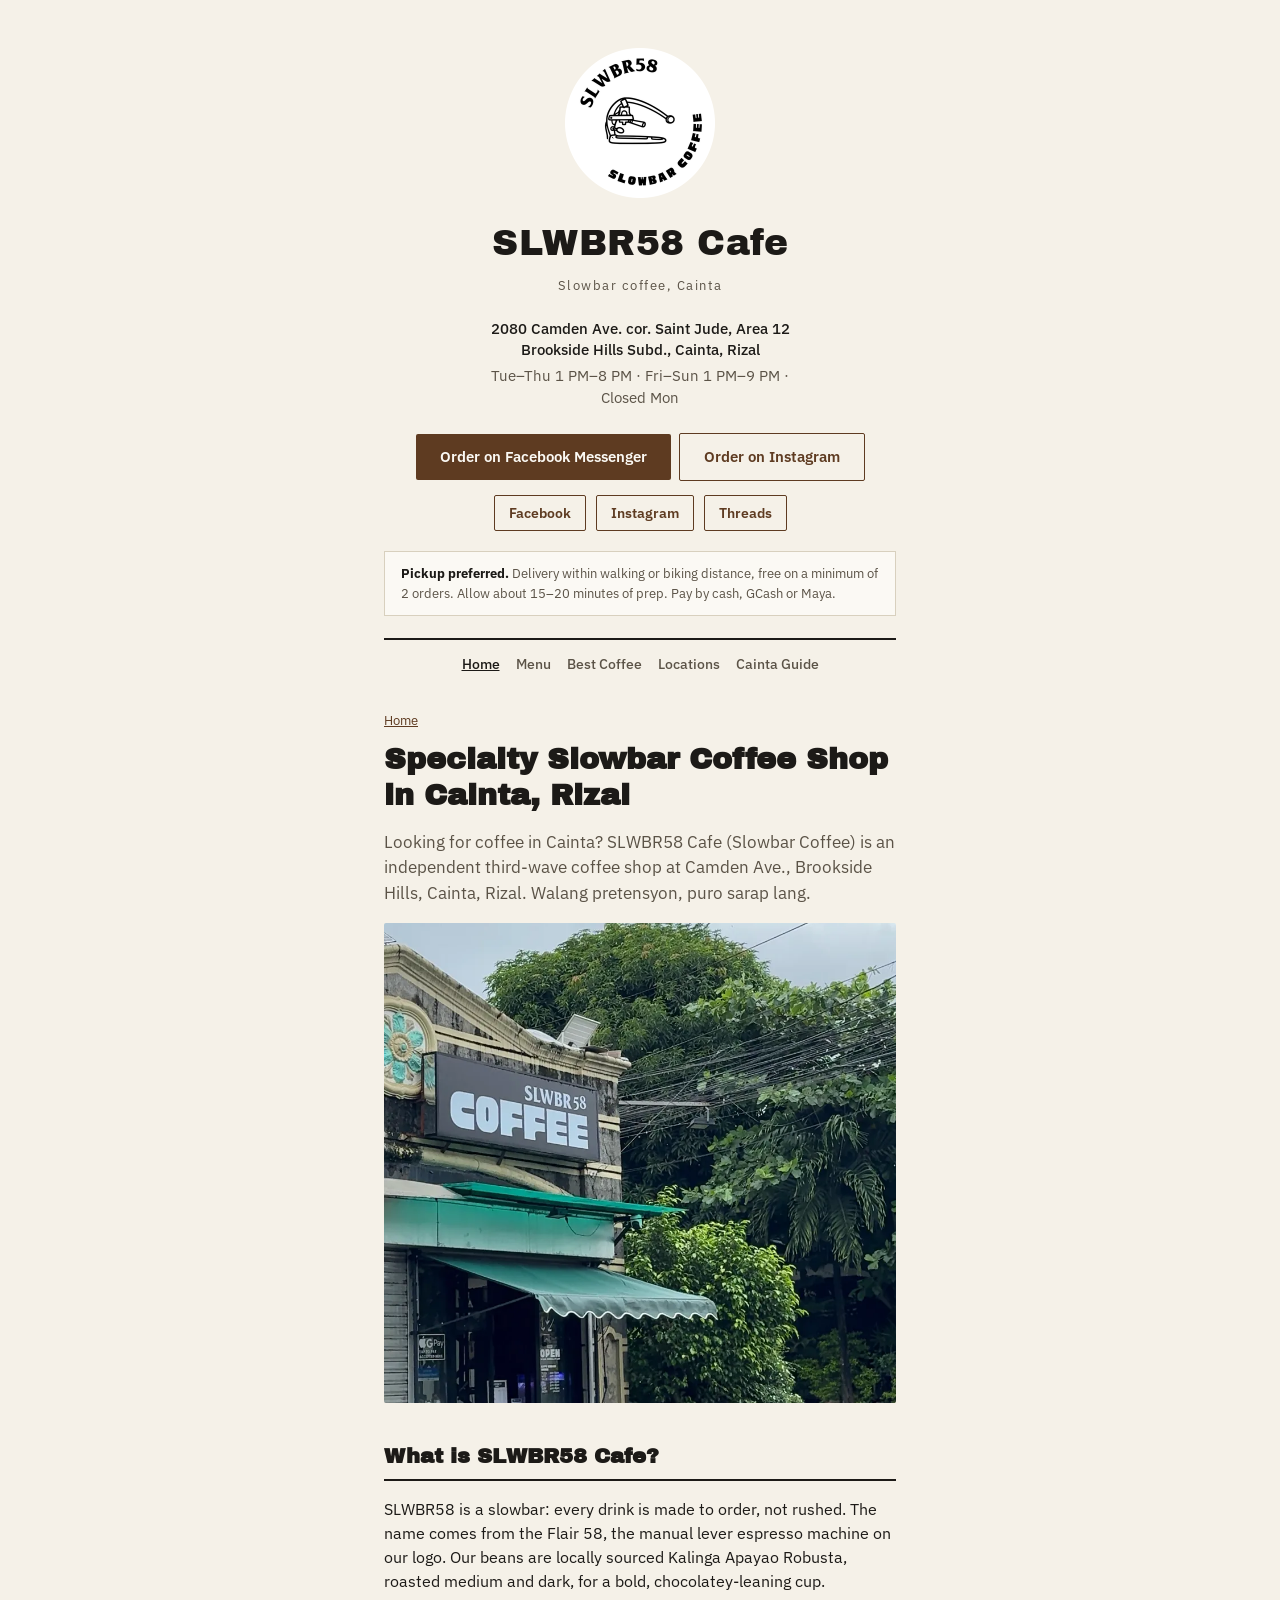
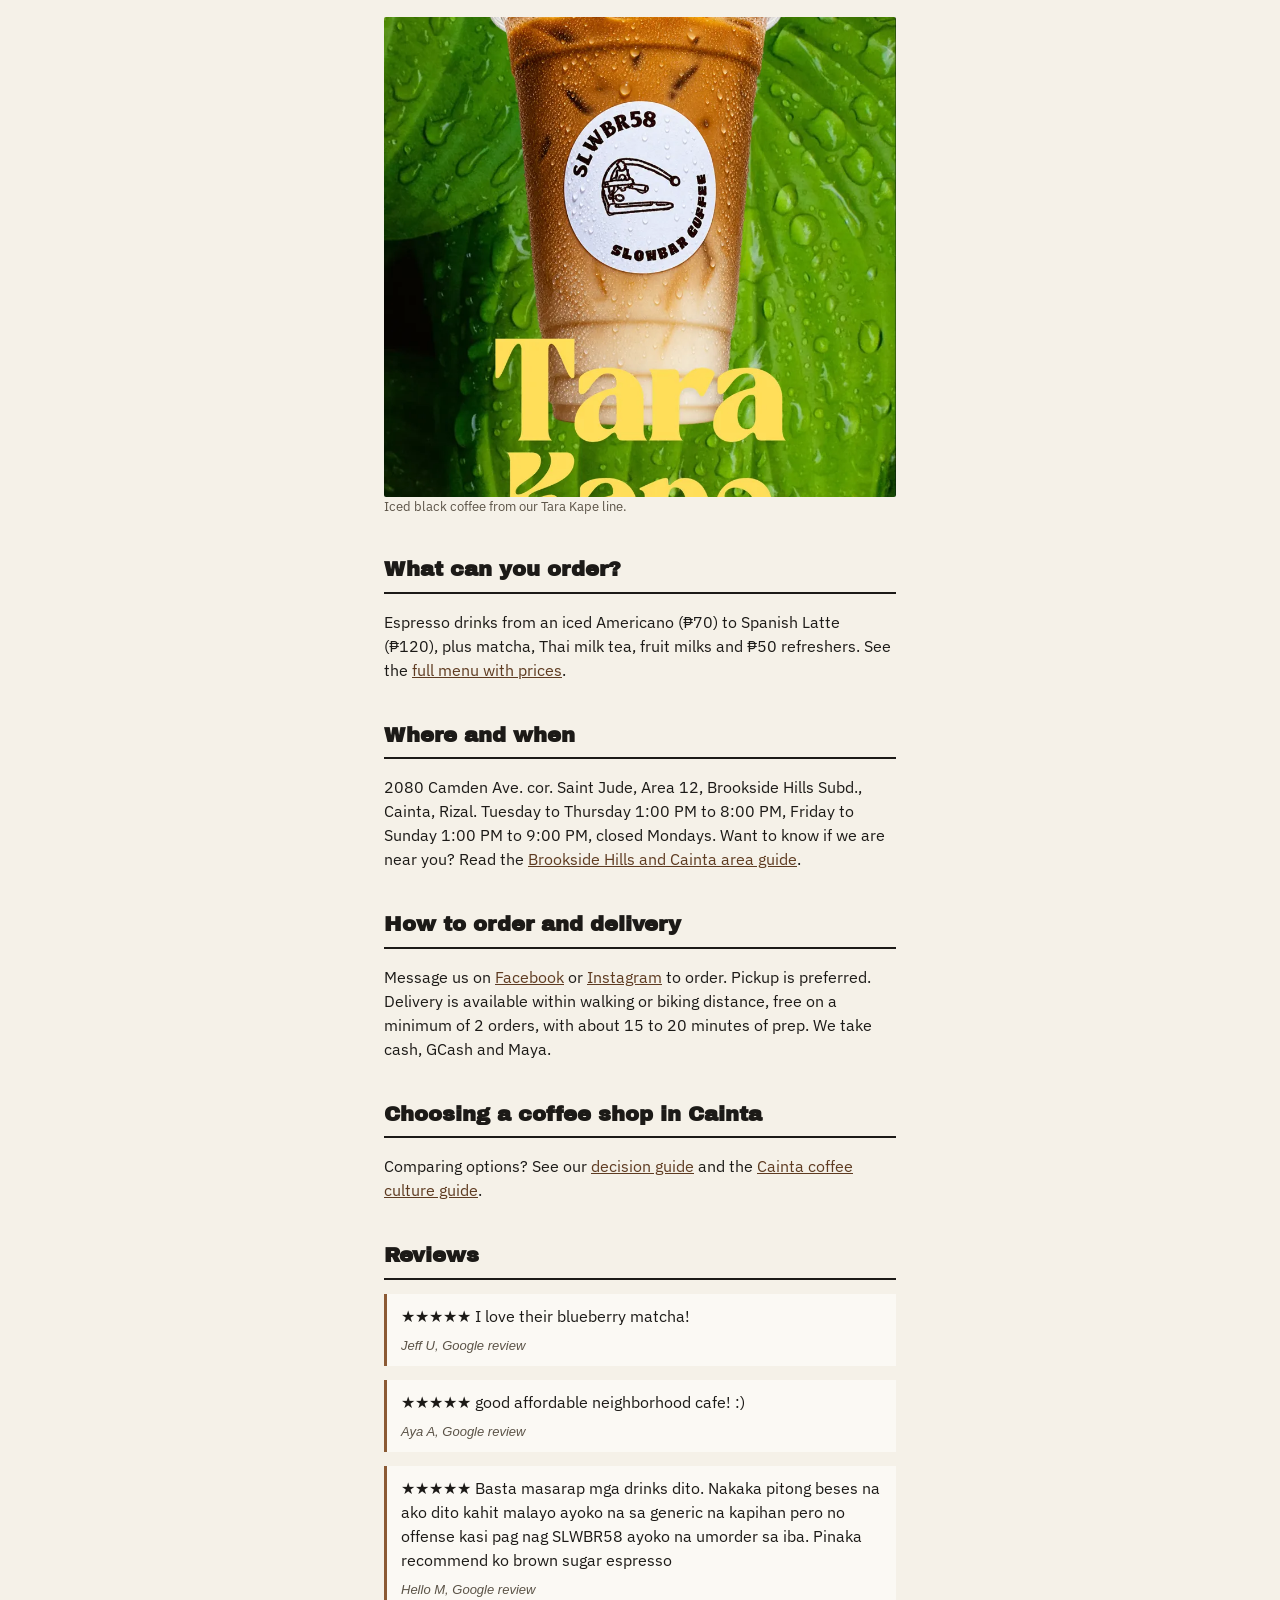
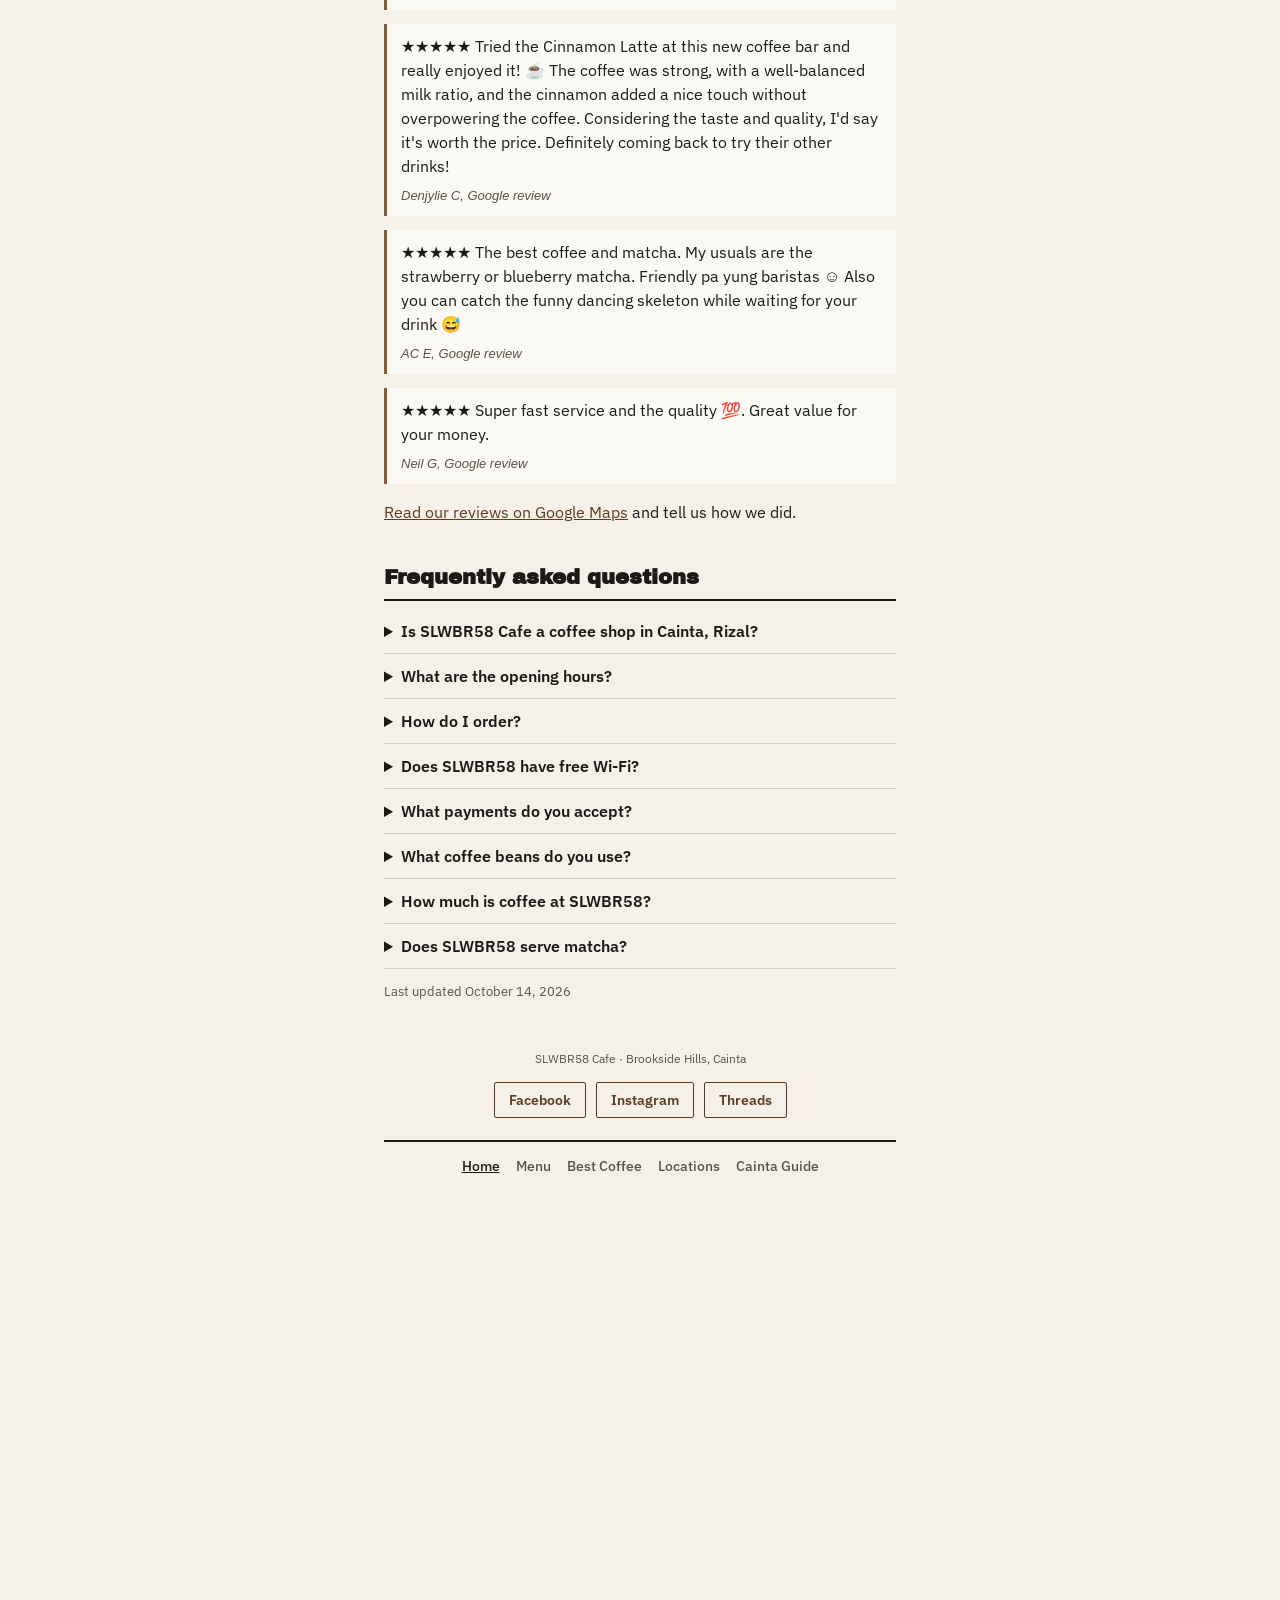
==== commit db88bb01: "Update index.html fixed aggregate reviews from google maps data." ====
--- a/index.html
+++ b/index.html
@@ -53,7 +53,7 @@
     "latitude": 14.5958488,
     "longitude": 121.1294059
    },
-   "hasMap": "https://maps.app.goo.gl/7YfDRmRfWcPnpjkU7",
+   "hasMap": "https://www.google.com/maps?q=14.5958488,121.1294059",
    "openingHoursSpecification": [
     {
      "@type": "OpeningHoursSpecification",
@@ -100,6 +100,13 @@
      "target": "https://www.instagram.com/slwbr58.coffee/"
     }
    ],
+   "aggregateRating": {
+    "@type": "AggregateRating",
+    "ratingValue": 5.0,
+    "reviewCount": 6,
+    "bestRating": 5,
+    "worstRating": 1
+   },
    "review": [
     {
      "@type": "Review",
@@ -110,10 +117,11 @@
      "reviewRating": {
       "@type": "Rating",
       "ratingValue": 5,
-      "bestRating": 5
+      "bestRating": 5,
+      "worstRating": 1
      },
      "reviewBody": "I love their blueberry matcha!",
-     "datePublished": "2026-09-30"
+     "datePublished": "2026-09-17"
     },
     {
      "@type": "Review",
@@ -124,10 +132,26 @@
      "reviewRating": {
       "@type": "Rating",
       "ratingValue": 5,
-      "bestRating": 5
+      "bestRating": 5,
+      "worstRating": 1
      },
      "reviewBody": "good affordable neighborhood cafe! :)",
-     "datePublished": "2026-09-30"
+     "datePublished": "2026-09-17"
+    },
+    {
+     "@type": "Review",
+     "author": {
+      "@type": "Person",
+      "name": "Hello M"
+     },
+     "reviewRating": {
+      "@type": "Rating",
+      "ratingValue": 5,
+      "bestRating": 5,
+      "worstRating": 1
+     },
+     "reviewBody": "Basta masarap mga drinks dito. Nakaka pitong beses na ako dito kahit malayo ayoko na sa generic na kapihan pero no offense kasi pag nag SLWBR58 ayoko na umorder sa iba. Pinaka recommend ko brown sugar espresso",
+     "datePublished": "2026-09-17"
     },
     {
      "@type": "Review",
@@ -138,10 +162,41 @@
      "reviewRating": {
       "@type": "Rating",
       "ratingValue": 5,
-      "bestRating": 5
+      "bestRating": 5,
+      "worstRating": 1
      },
      "reviewBody": "Tried the Cinnamon Latte at this new coffee bar and really enjoyed it! ☕️ The coffee was strong, with a well-balanced milk ratio, and the cinnamon added a nice touch without overpowering the coffee. Considering the taste and quality, I'd say it's worth the price. Definitely coming back to try their other drinks!",
-     "datePublished": "2026-09-30"
+     "datePublished": "2026-09-17"
+    },
+    {
+     "@type": "Review",
+     "author": {
+      "@type": "Person",
+      "name": "AC E"
+     },
+     "reviewRating": {
+      "@type": "Rating",
+      "ratingValue": 5,
+      "bestRating": 5,
+      "worstRating": 1
+     },
+     "reviewBody": "The best coffee and matcha. My usuals are the strawberry or blueberry matcha. Friendly pa yung baristas ☺️ Also you can catch the funny dancing skeleton while waiting for your drink 😅",
+     "datePublished": "2026-09-10"
+    },
+    {
+     "@type": "Review",
+     "author": {
+      "@type": "Person",
+      "name": "Neil G"
+     },
+     "reviewRating": {
+      "@type": "Rating",
+      "ratingValue": 5,
+      "bestRating": 5,
+      "worstRating": 1
+     },
+     "reviewBody": "Super fast service and the quality 💯. Great value for your money.",
+     "datePublished": "2026-09-10"
     }
    ]
   },
@@ -270,7 +325,7 @@
 <h2>Where and when</h2><p>2080 Camden Ave. cor. Saint Jude, Area 12, Brookside Hills Subd., Cainta, Rizal. Tuesday to Thursday 1:00 PM to 8:00 PM, Friday to Sunday 1:00 PM to 9:00 PM, closed Mondays. Want to know if we are near you? Read the <a href="coffee-shops-near-brookside-hills-cainta.html">Brookside Hills and Cainta area guide</a>.</p>
 <h2>How to order and delivery</h2><p>Message us on <a href="https://www.facebook.com/slwbr58.cafe">Facebook</a> or <a href="https://www.instagram.com/slwbr58.coffee/">Instagram</a> to order. Pickup is preferred. Delivery is available within walking or biking distance, free on a minimum of 2 orders, with about 15 to 20 minutes of prep. We take cash, GCash and Maya.</p>
 <h2>Choosing a coffee shop in Cainta</h2><p>Comparing options? See our <a href="best-coffee-shop-in-cainta-rizal.html">decision guide</a> and the <a href="cainta-coffee-culture-guide.html">Cainta coffee culture guide</a>.</p>
-<h2>Reviews</h2><blockquote class="rev"><p>★★★★★ I love their blueberry matcha!</p><cite>Jeff U, Google review</cite></blockquote><blockquote class="rev"><p>★★★★★ good affordable neighborhood cafe! :)</p><cite>Aya A, Google review</cite></blockquote><blockquote class="rev"><p>★★★★★ Tried the Cinnamon Latte at this new coffee bar and really enjoyed it! ☕️ The coffee was strong, with a well-balanced milk ratio, and the cinnamon added a nice touch without overpowering the coffee. Considering the taste and quality, I&#x27;d say it&#x27;s worth the price. Definitely coming back to try their other drinks!</p><cite>Denjylie C, Google review</cite></blockquote><p><a href="https://maps.app.goo.gl/7YfDRmRfWcPnpjkU7" rel="noopener" target="_blank">Read our reviews on Google Maps</a> and tell us how we did.</p><h2>Frequently asked questions</h2><details><summary>Is SLWBR58 Cafe a coffee shop in Cainta, Rizal?</summary><p>Yes. SLWBR58 Cafe, also called Slowbar Coffee, is an independent coffee shop at 2080 Camden Ave. cor. Saint Jude, Area 12, Brookside Hills Subd., Cainta, Rizal.</p></details><details><summary>What are the opening hours?</summary><p>Tuesday to Thursday 1:00 PM to 8:00 PM, Friday to Sunday 1:00 PM to 9:00 PM, closed Mondays.</p></details><details><summary>How do I order?</summary><p>Message SLWBR58 Cafe on Facebook or Instagram. Pickup is preferred; delivery is available within walking or biking distance, free on a minimum of 2 orders.</p></details><details><summary>Does SLWBR58 have free Wi-Fi?</summary><p>Yes. Free Wi-Fi is available for customers: buy a drink and ask our staff for the password.</p></details><details><summary>What payments do you accept?</summary><p>Cash, GCash and Maya. Cash is king.</p></details><details><summary>What coffee beans do you use?</summary><p>Locally sourced Kalinga Apayao Robusta, available in medium and dark roasts.</p></details><details><summary>How much is coffee at SLWBR58?</summary><p>Iced Americano is ₱70, iced latte ₱110 and Spanish Latte ₱120. Refreshers start at ₱50.</p></details><details><summary>Does SLWBR58 serve matcha?</summary><p>Yes: Matcha Latte (₱110 iced), Strawberry Matcha and Blueberry Matcha (₱120 iced).</p></details>
+<h2>Reviews</h2><blockquote class="rev"><p>★★★★★ I love their blueberry matcha!</p><cite>Jeff U, Google review</cite></blockquote><blockquote class="rev"><p>★★★★★ good affordable neighborhood cafe! :)</p><cite>Aya A, Google review</cite></blockquote><blockquote class="rev"><p>★★★★★ Basta masarap mga drinks dito. Nakaka pitong beses na ako dito kahit malayo ayoko na sa generic na kapihan pero no offense kasi pag nag SLWBR58 ayoko na umorder sa iba. Pinaka recommend ko brown sugar espresso</p><cite>Hello M, Google review</cite></blockquote><blockquote class="rev"><p>★★★★★ Tried the Cinnamon Latte at this new coffee bar and really enjoyed it! ☕️ The coffee was strong, with a well-balanced milk ratio, and the cinnamon added a nice touch without overpowering the coffee. Considering the taste and quality, I&#x27;d say it&#x27;s worth the price. Definitely coming back to try their other drinks!</p><cite>Denjylie C, Google review</cite></blockquote><blockquote class="rev"><p>★★★★★ The best coffee and matcha. My usuals are the strawberry or blueberry matcha. Friendly pa yung baristas ☺️ Also you can catch the funny dancing skeleton while waiting for your drink 😅</p><cite>AC E, Google review</cite></blockquote><blockquote class="rev"><p>★★★★★ Super fast service and the quality 💯. Great value for your money.</p><cite>Neil G, Google review</cite></blockquote><p><a href="https://www.google.com/maps?q=14.5958488,121.1294059" rel="noopener" target="_blank">Read our reviews on Google Maps</a> and tell us how we did.</p><h2>Frequently asked questions</h2><details><summary>Is SLWBR58 Cafe a coffee shop in Cainta, Rizal?</summary><p>Yes. SLWBR58 Cafe, also called Slowbar Coffee, is an independent coffee shop at 2080 Camden Ave. cor. Saint Jude, Area 12, Brookside Hills Subd., Cainta, Rizal.</p></details><details><summary>What are the opening hours?</summary><p>Tuesday to Thursday 1:00 PM to 8:00 PM, Friday to Sunday 1:00 PM to 9:00 PM, closed Mondays.</p></details><details><summary>How do I order?</summary><p>Message SLWBR58 Cafe on Facebook or Instagram. Pickup is preferred; delivery is available within walking or biking distance, free on a minimum of 2 orders.</p></details><details><summary>Does SLWBR58 have free Wi-Fi?</summary><p>Yes. Free Wi-Fi is available for customers: buy a drink and ask our staff for the password.</p></details><details><summary>What payments do you accept?</summary><p>Cash, GCash and Maya. Cash is king.</p></details><details><summary>What coffee beans do you use?</summary><p>Locally sourced Kalinga Apayao Robusta, available in medium and dark roasts.</p></details><details><summary>How much is coffee at SLWBR58?</summary><p>Iced Americano is ₱70, iced latte ₱110 and Spanish Latte ₱120. Refreshers start at ₱50.</p></details><details><summary>Does SLWBR58 serve matcha?</summary><p>Yes: Matcha Latte (₱110 iced), Strawberry Matcha and Blueberry Matcha (₱120 iced).</p></details>
 <p class="meta">Last updated <time datetime="2026-10-14">October 14, 2026</time></p></article></main>
 <footer><p>SLWBR58 Cafe · Brookside Hills, Cainta</p><div class="social"><a href="https://www.facebook.com/slwbr58.cafe" rel="me noopener" target="_blank">Facebook</a><a href="https://www.instagram.com/slwbr58.coffee/" rel="me noopener" target="_blank">Instagram</a><a href="https://www.threads.com/@slwbr58.coffee" rel="me noopener" target="_blank">Threads</a></div><nav class="mainnav" aria-label="Footer"><a href="index.html" aria-current=page>Home</a><a href="menu.html">Menu</a><a href="best-coffee-shop-in-cainta-rizal.html">Best Coffee</a><a href="coffee-shops-near-brookside-hills-cainta.html">Locations</a><a href="cainta-coffee-culture-guide.html">Cainta Guide</a></nav>
 <section class="google-map"><iframe title="Map of SLWBR58 Cafe, Brookside Hills, Cainta" src="https://www.google.com/maps/embed?pb=!1m18!1m12!1m3!1d4700.63521577092!2d121.1294059!3d14.595848799999999!2m3!1f0!2f0!3f0!3m2!1i1024!2i768!4f13.1!3m3!1m2!1s0x3397c7123bed62a3%3A0x2a82777b4a494ba3!2sSLWBR58%20Coffee!5e1!3m2!1sen!2sph!4v1789281087036!5m2!1sen!2sph" width="516" height="450" style="border:0;" allowfullscreen loading="lazy" referrerpolicy="strict-origin-when-cross-origin"></iframe></section></footer>
--- a/style.css
+++ b/style.css
@@ -0,0 +1,32 @@
+:root{--paper:#F5F1E8;--paper-raised:#FBF9F4;--ink:#1C1A17;--ink-soft:#5B5347;--rule:#D8D0BE;--coffee:#8B5A34;--coffee-dark:#5E3B21}
+*{box-sizing:border-box}html,body{margin:0;padding:0}
+body{background:var(--paper);color:var(--ink);font-family:'IBM Plex Sans',sans-serif;-webkit-font-smoothing:antialiased;line-height:1.5}
+.sheet{max-width:560px;margin:0 auto;padding:48px 24px 64px}
+header{text-align:center;margin-bottom:36px}
+.logo{width:150px;height:150px;margin:0 auto 18px;display:block}
+.brand{font-family:'Archivo Black',sans-serif;font-size:clamp(28px,7vw,36px);letter-spacing:.5px;margin:0 0 6px}
+.tagline{font-size:13px;color:var(--ink-soft);letter-spacing:1.5px;margin:0 0 22px}
+.info{font-size:14.5px;color:var(--ink-soft);max-width:340px;margin:0 auto}.info p{margin:4px 0}.info .addr{color:var(--ink);font-weight:500}
+.fb-btn{display:inline-flex;margin-top:20px;padding:12px 24px;background:var(--coffee-dark);color:var(--paper-raised);text-decoration:none;font-weight:600;font-size:15px;border-radius:2px}.fb-btn:hover{background:var(--coffee)}
+.social{display:flex;justify-content:center;gap:10px;margin-top:14px;flex-wrap:wrap}
+.social a{padding:7px 14px;border:1px solid var(--coffee-dark);color:var(--coffee-dark);text-decoration:none;font-size:13.5px;font-weight:600;border-radius:2px}.social a:hover{background:var(--coffee-dark);color:var(--paper-raised)}
+.delivery-note{margin-top:20px;padding:12px 16px;border:1px solid var(--rule);background:var(--paper-raised);font-size:13px;color:var(--ink-soft);text-align:left}.delivery-note strong{color:var(--ink)}
+.mainnav{display:flex;flex-wrap:wrap;justify-content:center;gap:4px 16px;margin-top:22px;padding-top:14px;border-top:2px solid var(--ink)}
+.mainnav a{color:var(--ink-soft);font-size:14px;text-decoration:none;font-weight:500}.mainnav a:hover,.mainnav a[aria-current]{color:var(--ink);text-decoration:underline}
+h1{font-family:'Archivo Black',sans-serif;font-size:clamp(24px,6vw,30px);line-height:1.2;margin:10px 0 12px}
+h2{font-family:'Archivo Black',sans-serif;font-size:21px;margin:38px 0 8px;padding-bottom:6px;border-bottom:2px solid var(--ink)}
+a{color:var(--coffee-dark)}.lead{font-size:17px;color:var(--ink-soft)}
+.hero,figure img{width:100%;height:auto;max-height:480px;object-fit:cover;border-radius:2px;display:block}
+figure{margin:24px 0}figcaption,.meta,.crumbs{font-size:13px;color:var(--ink-soft)}
+table{width:100%;border-collapse:collapse;font-size:14.5px}td,th{border-bottom:1px solid var(--rule);padding:8px;text-align:left}
+details{border-bottom:1px solid var(--rule);padding:10px 0}summary{cursor:pointer;font-weight:600}details p{margin:8px 0 0;color:var(--ink-soft);font-size:15px}
+.menu-section{margin-top:26px}.section-head{display:flex;align-items:baseline;justify-content:space-between;border-bottom:2px solid var(--ink);padding-bottom:6px;margin-bottom:4px}
+.section-head h2{margin:0;padding:0;border:0}.col-labels{display:flex;gap:18px;font-size:11.5px;color:var(--ink-soft);font-weight:600}.col-labels span{width:52px;text-align:right}
+.item{display:flex;justify-content:space-between;align-items:flex-start;padding:12px 0;border-bottom:1px solid var(--rule);gap:12px}.item:last-child{border-bottom:none}
+.item-name{font-weight:600;font-size:15.5px;margin:0 0 3px}.item-desc{font-size:13px;color:var(--ink-soft);margin:0;max-width:280px}
+.prices{display:flex;gap:18px;flex-shrink:0;padding-top:2px}.prices span{width:52px;text-align:right;font-variant-numeric:tabular-nums;font-weight:600;font-size:15px;color:var(--coffee-dark)}.prices.single span{width:auto;min-width:40px}
+.addons{margin-top:38px;padding-top:18px;border-top:2px solid var(--ink)}.addons h2{border:0;margin:0 0 10px;padding:0;font-size:18px}.addons .item{padding:8px 0}
+footer{text-align:center;margin-top:48px;font-size:12px;color:var(--ink-soft)}section.google-map{max-width:516px;margin:20px auto 0}iframe{max-width:100%}
+@media(max-width:400px){.item-desc{max-width:180px}}
+.fb-btn.alt{background:transparent;color:var(--coffee-dark);border:1px solid var(--coffee-dark);margin-left:4px}.fb-btn{margin-bottom:0}
+blockquote.rev{margin:14px 0;padding:10px 14px;border-left:3px solid var(--coffee);background:var(--paper-raised)}blockquote.rev p{margin:0 0 4px}blockquote.rev cite{font-size:13px;color:var(--ink-soft)}
